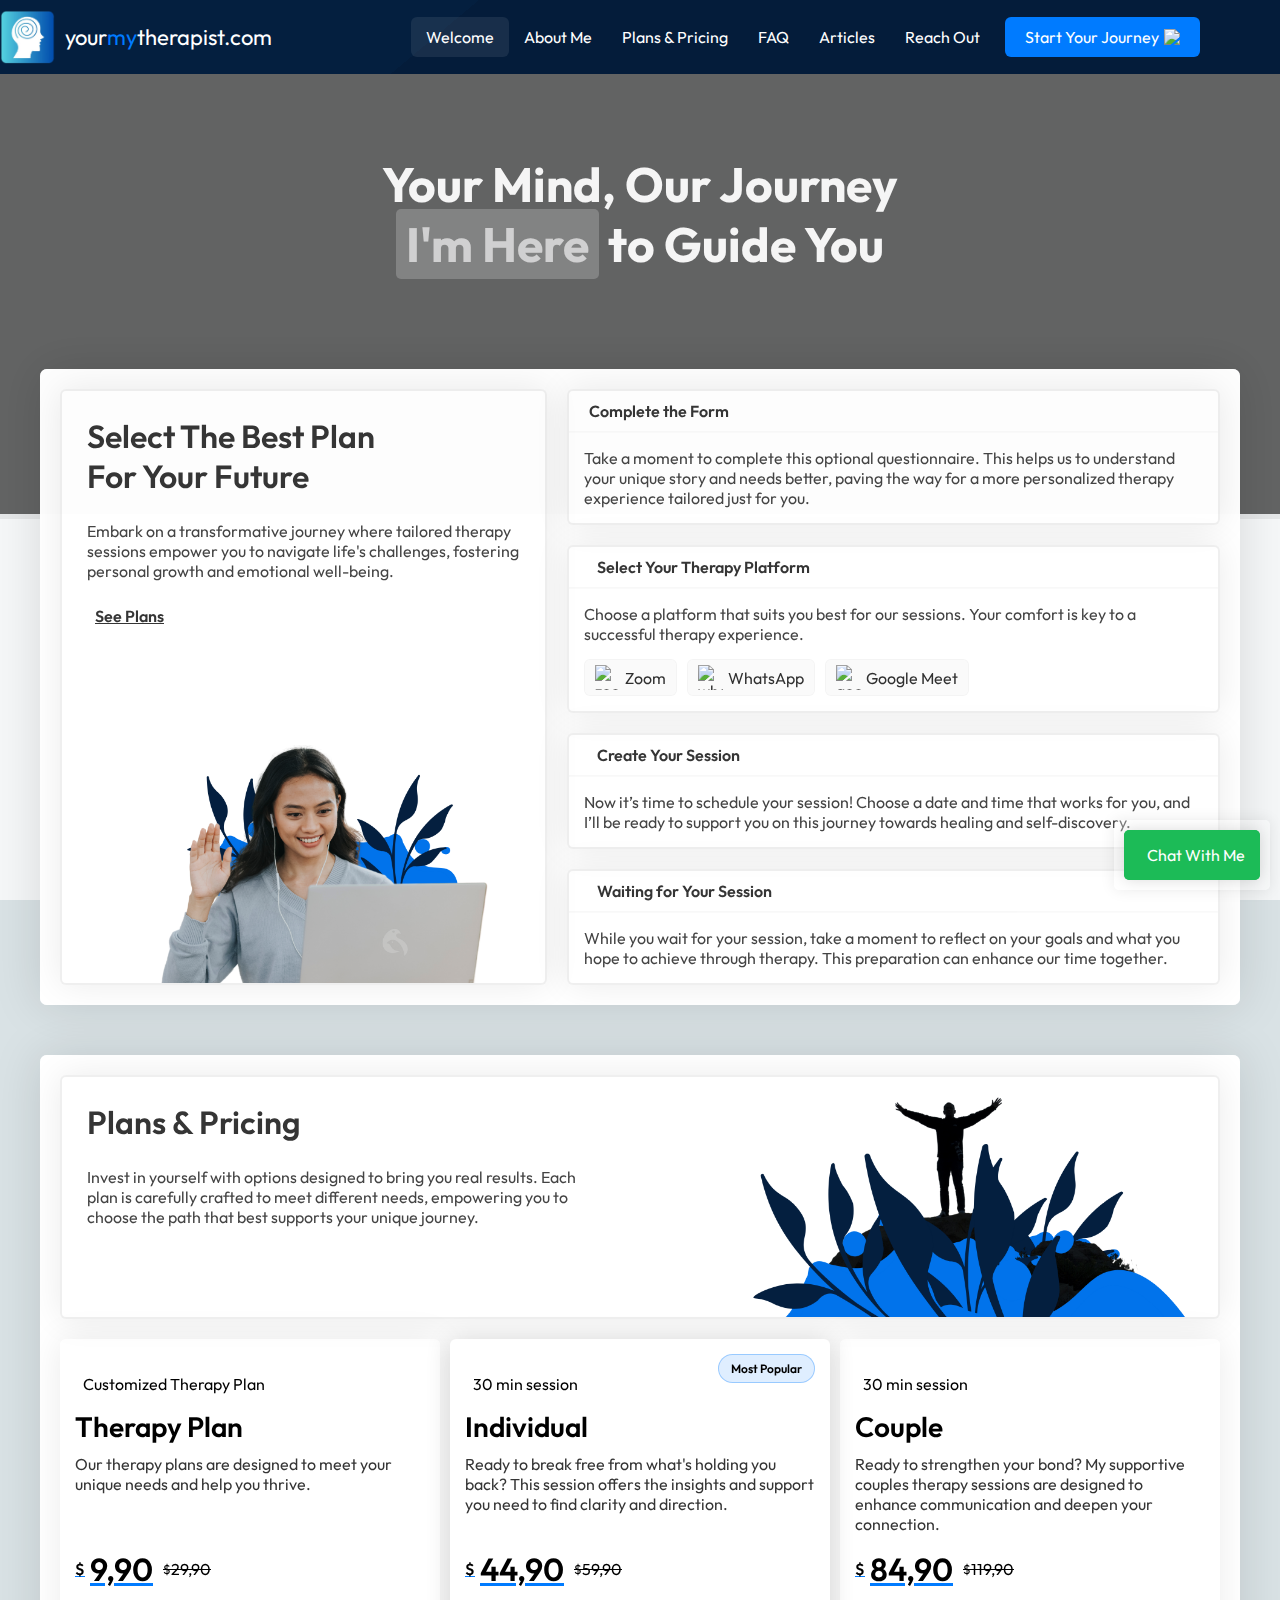
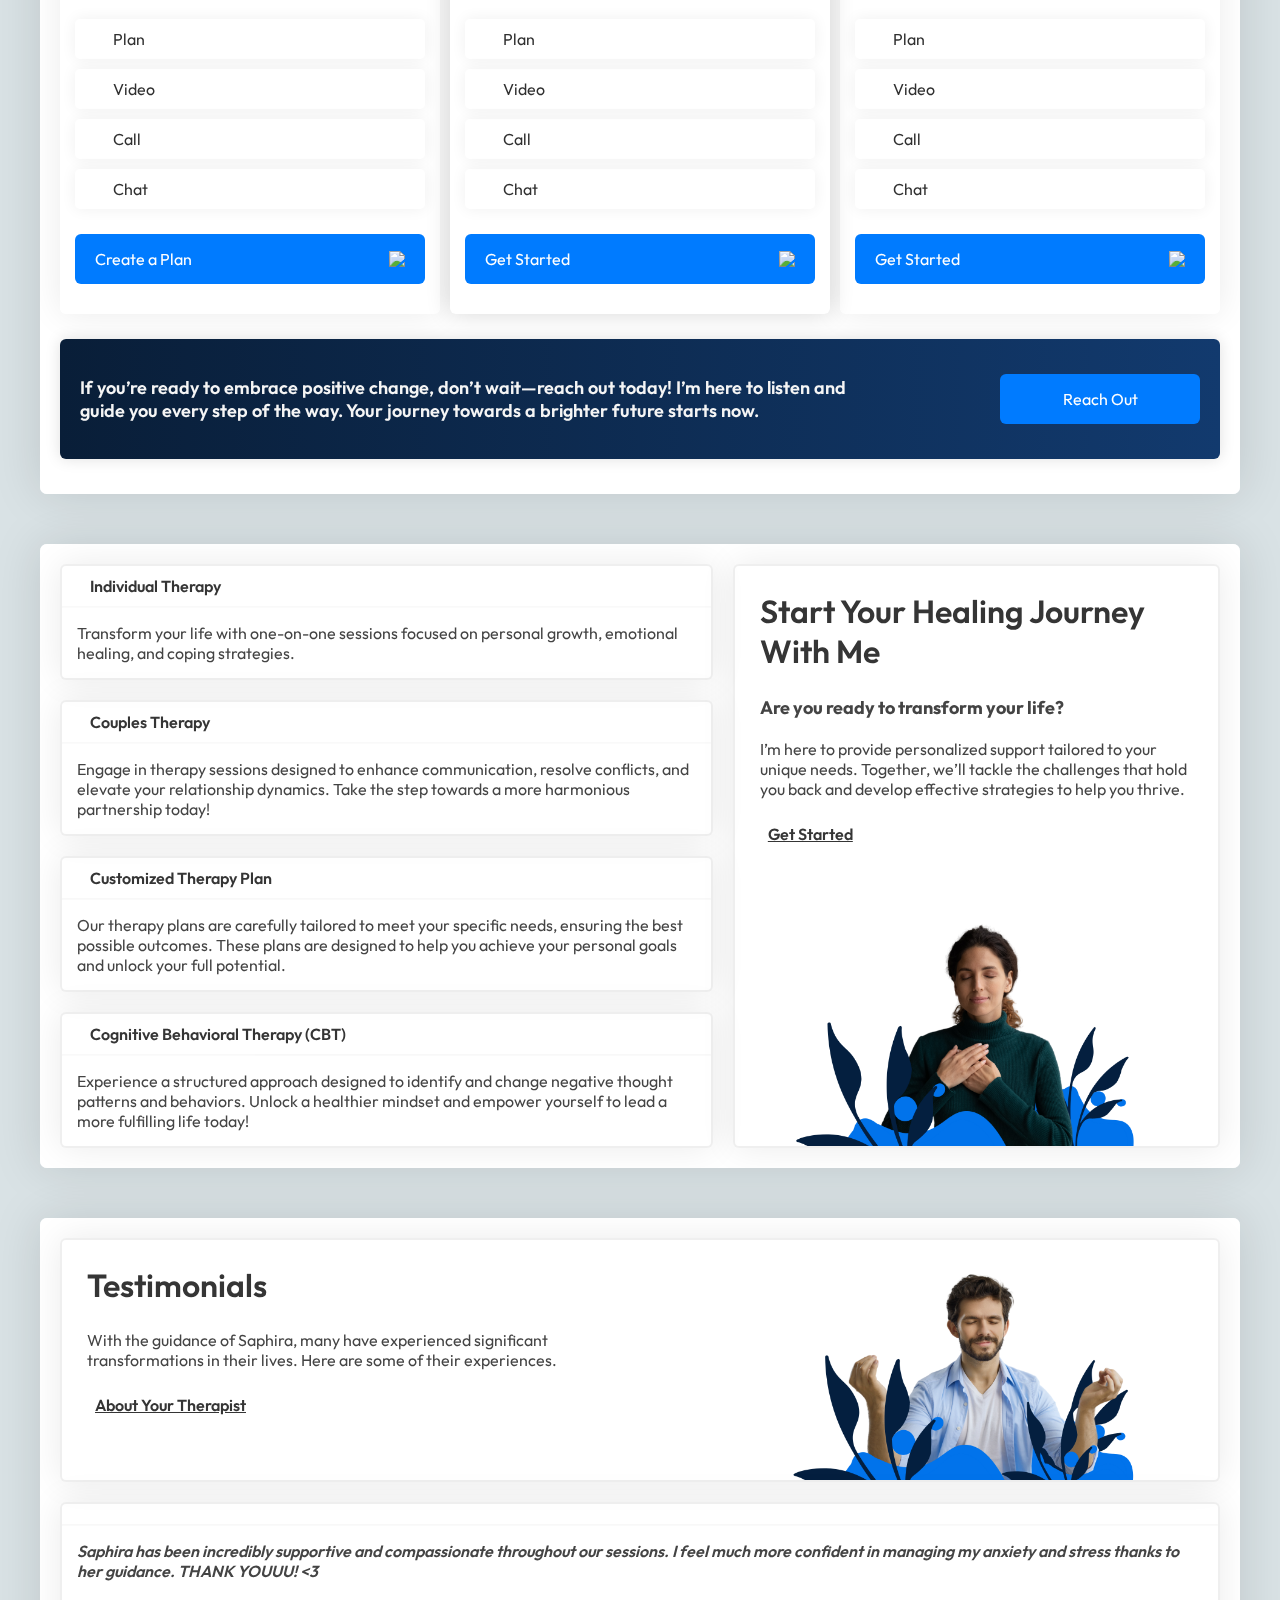
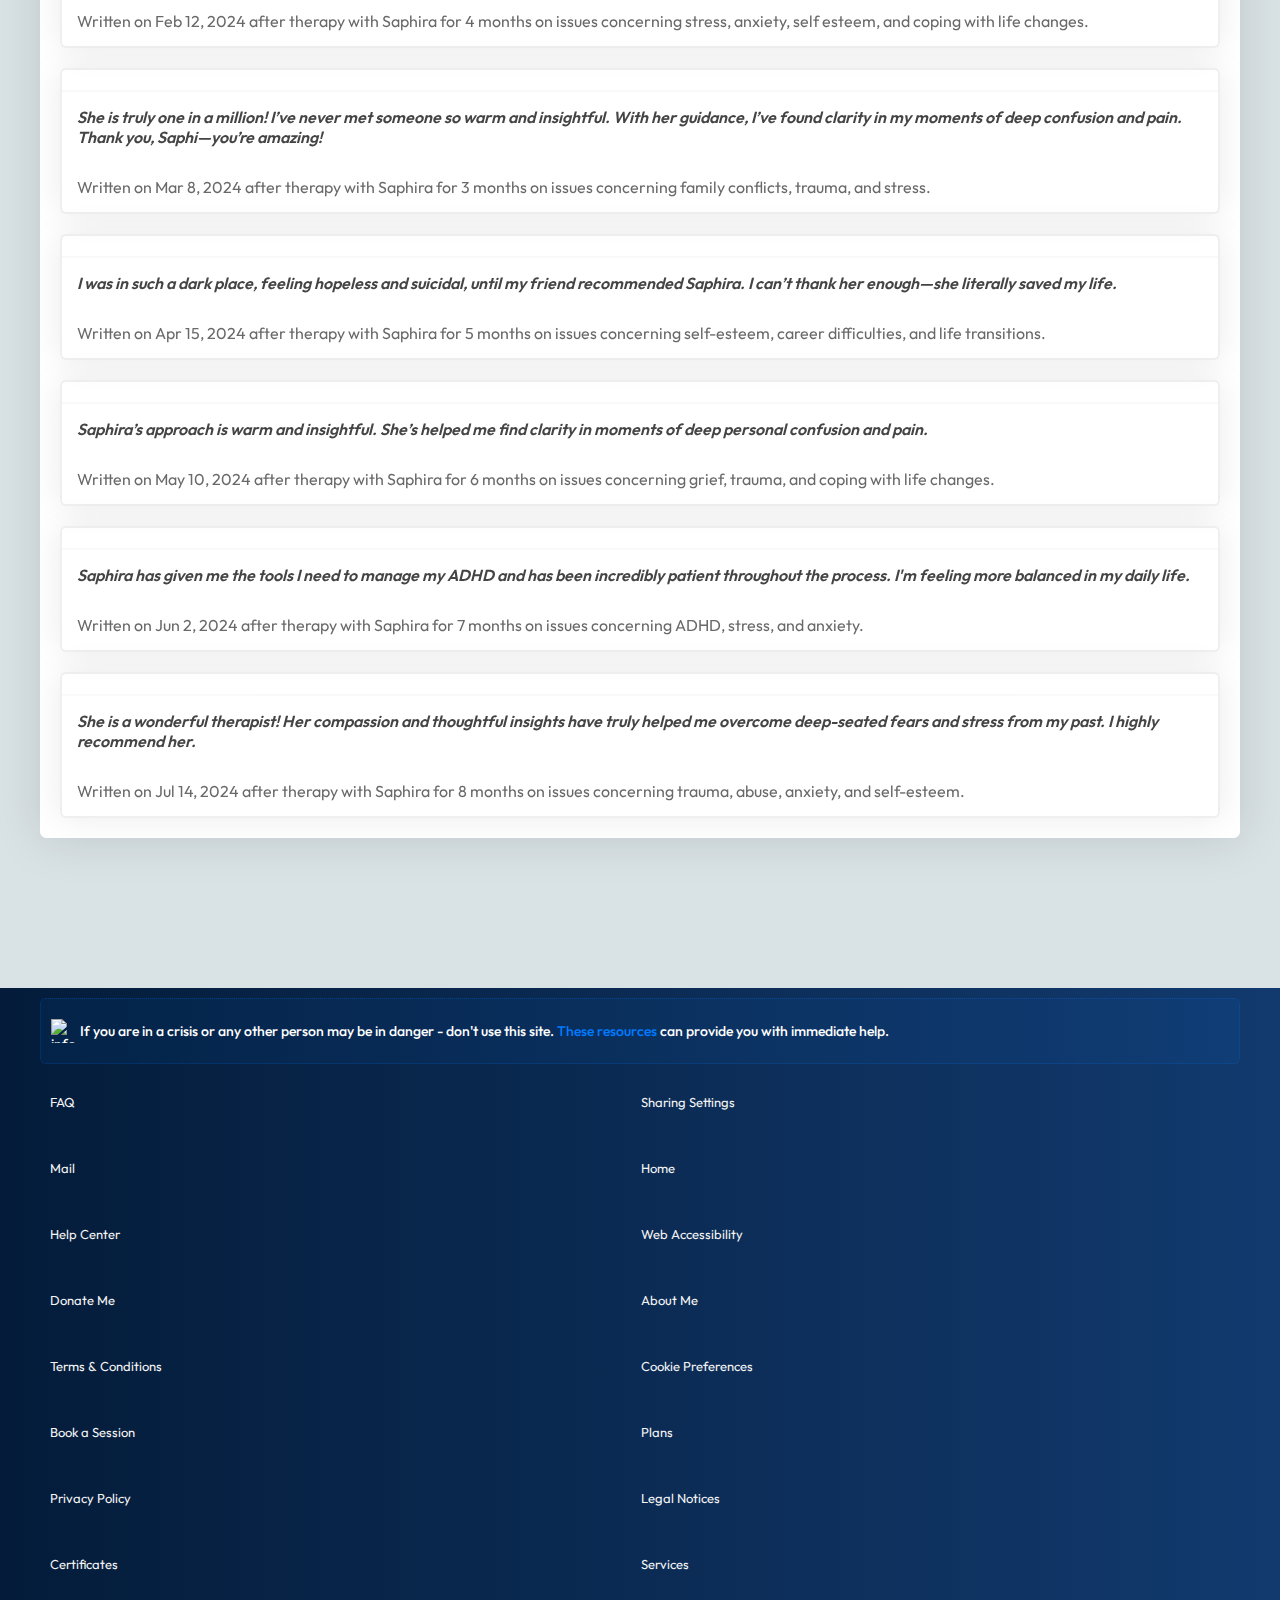
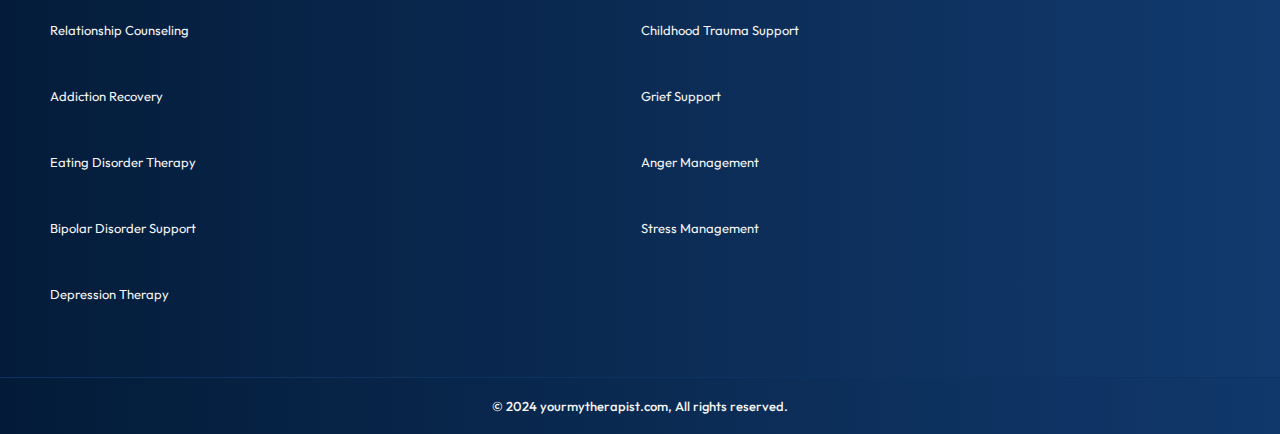
==== index.html @ e73b25e8 "Add files via upload" ====
<!DOCTYPE html>
<html>

<head>
    <meta charset="UTF-8">
    <meta name="viewport" content="width=device-width, initial-scale=1.0">
    <title>Welcome | Your My Therapist</title>
    <link rel="stylesheet" href="style.css">
    <link rel="apple-touch-icon" sizes="57x57" href="/apple-icon-57x57.png">
    <link rel="apple-touch-icon" sizes="60x60" href="/apple-icon-60x60.png">
    <link rel="apple-touch-icon" sizes="72x72" href="/apple-icon-72x72.png">
    <link rel="apple-touch-icon" sizes="76x76" href="/apple-icon-76x76.png">
    <link rel="apple-touch-icon" sizes="114x114" href="/apple-icon-114x114.png">
    <link rel="apple-touch-icon" sizes="120x120" href="/apple-icon-120x120.png">
    <link rel="apple-touch-icon" sizes="144x144" href="/apple-icon-144x144.png">
    <link rel="apple-touch-icon" sizes="152x152" href="/apple-icon-152x152.png">
    <link rel="apple-touch-icon" sizes="180x180" href="/apple-icon-180x180.png">
    <link rel="icon" type="image/png" sizes="192x192" href="/android-icon-192x192.png">
    <link rel="icon" type="image/png" sizes="32x32" href="/favicon-32x32.png">
    <link rel="icon" type="image/png" sizes="96x96" href="/favicon-96x96.png">
    <link rel="icon" type="image/png" sizes="16x16" href="/favicon-16x16.png">
    <link rel="preconnect" href="https://fonts.googleapis.com">
    <link rel="preconnect" href="https://fonts.gstatic.com" crossorigin>
    <link href="https://fonts.googleapis.com/css2?family=Outfit:wght@100..900&display=swap" rel="stylesheet">
    <link rel="manifest" href="/manifest.json">
    <meta name="msapplication-TileColor" content="#ffffff">
    <meta name="msapplication-TileImage" content="/ms-icon-144x144.png">
    <meta name="theme-color" content="#ffffff">
    <meta name="description" content="Your Mind, Our Journey - I'm Here to Guide You">
    <script src="https://kit.fontawesome.com/607e4879ac.js" crossorigin="anonymous"></script>
</head>

<body >
   
   <div class="page-fully">
    <nav>
    
        <div class="nav-container">
            <div class="nav-title">
                <a href="index.html" class="logo">
                    <img width="55px" src="logo.png" alt="logo"> <span>your<span
                            style="color: #007BFF;">my</span>therapist.com</span>
                </a>
            </div>
    
            <div class="nav-link-container">
                <div class="nav-links nav-link-settings">
                    <div class="nav-menu-header">
                        <a href="index.html" class="logo">
                            <img width="55px" src="logo.png" alt="logo"> <span>your<span
                                    style="color: #007BFF;">my</span>therapist.com</span>
                        </a>
                    </div>
                    <div id="nth" class="nav-links-effect-container">
    
                        <a href="index.html" class="nav-link active">
                            <div class="link-anim-set">
                                <div class="link-anim-set-p p1">
                                    Welcome
                                </div>
                            </div>
                        </a>
                        <a href="about-me.html" class="nav-link">
                            <div class="link-anim-set">
                                <div class="link-anim-set-p p2">
                                    About Me
                                </div>
                            </div>
                        </a>
                        <a href="plans-and-pricing.html" class="nav-link" >
                            <div class="link-anim-set">
                                <div class="link-anim-set-p p3">
                                    Plans & Pricing
                                </div>
                            </div>
                        </a>
                        <a href="faqs.html" class="nav-link" >
                            <div class="link-anim-set">
                                <div class="link-anim-set-p p4">
                                    FAQ
                                </div>
                            </div>
                        </a>
                        <a href="blog.html" class="nav-link">
                            <div class="link-anim-set">
                                <div class="link-anim-set-p p5">
                                    Articles
                                </div>
                            </div>
                        </a>
                        <a href="contact.html" class="nav-link" >
                            <div class="link-anim-set">
                                <div class="link-anim-set-p p6">
                                    Reach Out
                                </div>
                            </div>
                        </a>
    
                        <div class="dot-link-effect"></div>
    
                    </div>
                    <div class="download-center mobilecenter">
                        <div class="download-center mobilecenter">
                            <a href="get-started.html" id="downloadCv" class="download-cv">
                                <div class="download-text"><span>Start Your Journey</span><img width="16" height="16"
                                        src="https://img.icons8.com/ffffff/android/24/up-right-arrow.png" alt="up-right-arrow" /></div>
                            </a>
                        </div>
                    </div>
    
                </div>
                <button class="menu-btn"><img width="32" height="32" src="https://img.icons8.com/ffffff/windows/32/menu--v1.png" alt="menu--v1" /></button>
            </div>
        </div>
        <div class="overlay-navbar"></div>
    </nav>
    
    <section class="hero hero-welcome">
   
    
        <iframe style="width: 100%;" height="100%" src="https://arkadia.xyz/" frameborder="0"></iframe>
  
    
    
    
        <div class="container" style="padding: 50px 0; padding-bottom: 0;">
            <div class="info-bar easesanim mobile-header">
    
                <h1 style="z-index: 3; position: relative; color: #f5f5f5;" class="head-title welcome-title">Your Mind, Our Journey<br> <span style="background: #ffffff33; color: #ffffff9f; padding: 5px 10px; border-radius: 5px;">I'm
                        Here</span> to Guide You</h1>
                
            </div>
          
            
    
        </div>
    </section>
    
    
    
    <section id="welcome">
        <div class="container-welcome ">
            <div class="container-flex-welcome">
                
                <div class="welcome-wrap-disorder">
                    <div class="welcome-wrap">
                    
                        <div  class="alt-welcome-list">
                           
                              
                    
                                    <div class="list-item">
                                        <div class="list-item-data-flex">
                                            <div class="li-head">
                                                <div class="li-head-numbers">Select The Best Plan<br> For Your Future</div>
                                                
                                            </div>
                                            
                                            <div class="li-alt">
                                                Embark on a transformative journey where tailored therapy sessions empower you to navigate life's challenges, fostering
                                                personal growth and emotional well-being.
                                            </div>
                                            <a href="#plans"><i class="fa-solid fa-angle-right"></i>See Plans</a>
                                        </div>
                                        
                                        <div class="list-item-img">
                                            <img style="width: 100%;" src="img/welcome.png" alt="">
                                        </div>
                                    </div>
                                
                               
                                    <div>
                                        <div class="list-item-piece">
                                            <div class="piece-one-list">
                                                <div class="li-head">
                                                    <div class="li-head-numbers">
                                                        <div class="list-number"><i class="fa-regular fa-circle-check" style="color: #353535;"></i></div> Complete the Form
                                                    </div>
                                                </div>
                                                <hr style="margin-top: 10px; border-color: #00000006;">
                                                <div class="li-alt">
                                                    Take a moment to complete this optional questionnaire. This helps us to understand your unique story and needs better,
                                                    paving the way for a more personalized therapy experience tailored just for you.
                                                </div>
                                            </div>
                                            <div class="piece-one-list">
                                                <div class="li-head">
                                                    <div class="li-head-numbers">
                                                        <div class="list-number"><i class="fa-solid fa-arrow-pointer"></i></div> Select Your Therapy
                                                        Platform
                                                    </div>
                                                </div>
                                                <hr style="margin-top: 10px; border-color: #00000006;">
                                                <div class="li-alt">
                                                    Choose a platform that suits you best for our sessions. Your comfort is key to a successful therapy
                                                    experience.
                                                </div>
                                                <div class="social-img-container">
                                                    <div class="social-list"><img width="48" height="48" src="https://img.icons8.com/color/48/zoom.png"
                                                            alt="zoom" /> Zoom</div>
                                                    <div class="social-list"><img width="48" height="48"
                                                            src="https://img.icons8.com/color/48/whatsapp--v1.png" alt="whatsapp--v1" /> WhatsApp</div>
                                                    <div class="social-list"><img width="48" height="48"
                                                            src="https://img.icons8.com/color/48/google-meet--v1.png" alt="google-meet--v1" /> Google Meet
                                                    </div>
                                                </div>
                                            </div>
                                            <div class="piece-one-list">
                                                <div class="li-head">
                                                    <div class="li-head-numbers">
                                                        <div class="list-number"><i class="fa-solid fa-pen-to-square"></i></div> Create Your Session
                                                    </div>
                                                </div>
                                                <hr style="margin-top: 10px; border-color: #00000006;">
                                                <div class="li-alt">
                                                    Now it’s time to schedule your session! Choose a date and time that works for you, and I’ll be ready to
                                                    support you on this journey towards healing and self-discovery.
                                                </div>
                                            </div>
                                            <div class="piece-one-list">
                                                <div class="li-head">
                                                    <div class="li-head-numbers">
                                                        <div class="list-number"><i class="fa-regular fa-clock"></i></div> Waiting for Your Session
                                                    </div>
                                                </div>
                                                <hr style="margin-top: 10px; border-color: #00000006;">
                                                <div class="li-alt">
                                                    While you wait for your session, take a moment to reflect on your goals and what you hope to achieve
                                                    through therapy. This preparation can enhance our time together.
                                                </div>
                                            </div>
                                        </div>
                                    </div>

                                </li>
                                
                            </ul>
                        </div>
                    </div>
                   
                </div>
            </div>
           
         
           
           
            

         
           
        </div>

    </section>
    <div class="book-a-session-square">
        
        
        <div class="book-a-session-btn2">
            <a href="#" class="download-cv">
                <i class="fa-brands fa-whatsapp"></i> Chat With Me
            </a>
        </div>
    </div>
   
    <section style="margin-top: 50px;" id="welcome">
        <div class="container-welcome ">
        
    
    
            <div class="container-flex-welcome" style="margin-top: 0px;">
    
                <div class="welcome-wrap-disorder">
                    <div class="welcome-wrap">
    
                        <div style="display: flex; flex-direction: column !important;" class="alt-welcome-list">
    
    
    
    
                            <div  class="list-item testimonials-header">
                                <div class="list-item-data-flex">
                                    <div class="li-head">
                                        <div class="li-head-numbers">Plans & Pricing</div>
                                    </div>
    
                                    <div class="li-alt">
                                        <span>
                                            Invest in yourself with options designed to bring you real results. Each plan is carefully crafted to meet different
                                            needs, empowering you to choose the path that best supports your unique journey.
                                        </span>
                                        
                                    </div>
                                    
                                   
                                </div>
    
                                <div class="list-item-img testimonials-img" >
                                    <img style="width: 100%;" src="img/services.png" alt="">
                                </div>
                            </div>
    
    
    
    
                        </div>
                    </div>
    
                </div>
            </div>
            <section id="plans">
                <div class="container-flex-welcome plans-pricing-section" style="margin-top:20px;">
    
    
    
    
                    <div class="plans-container">
                        <div class="plans-box">
                            <div class="plans-header">
                                <div class="submit-title">
                                    <div class="plan-img"><i class="fa-solid fa-pen-to-square"></i>Customized Therapy Plan</div>
                                    <span> Therapy Plan </span>
                                </div>
                                <div class="submit-alt">
                                    Our therapy plans are designed to meet your unique needs and help you thrive.
                                </div>
                                <div class="submit-price">
                                    <div class="price-text">
                                        <span style="font-size: 16px;">$</span> <span>9,90</span>
                                    </div>
                                    <div class="price-text-sale">
                                        <span style="font-size: 13px;">$</span> <span>29,90</span>
                                    </div>
                                </div>
                                <div class="star-content">
                                    <div><span><i class="fa-solid fa-pen-to-square"></i>Plan</span><i class="fa-solid fa-circle-check"></i></div>
                                    <div><span><i class="fa-solid fa-video"></i> Video</span><i class="fa-solid fa-circle-xmark"></i></div>
                                    <div><span><i class="fa-solid fa-phone"></i>Call</span><i class="fa-solid fa-circle-xmark"></i></div>
                                    <div><span><i class="fa-solid fa-comments"></i>Chat</span><i class="fa-solid fa-circle-xmark"></i></div> 
                                
                                </div>
                            </div>
                            <div class="submit-button" style="width: 100%;">
                                <div class="download-center">
                                    <a href="create-a-plan.html" id="downloadCv" class="download-cv">
                                        <div class="download-text" style="width: 100%;"><span>Create a Plan</span><img
                                                style="position: absolute; right: 0px;" width="16" height="16"
                                                src="https://img.icons8.com/ffffff/android/24/up-right-arrow.png" alt="up-right-arrow" />
                                        </div>
                                    </a>
                                    
                                </div>
                            </div>
                        </div>
                    
                        <div class="plans-box middle-plan">
                            <div class="plans-header" style="position: relative;">
                                <div class="submit-title"
                                    style="display: flex; flex-direction: row-reverse; align-items: start; justify-content: space-between;">
                                    <div class="plan-img"><i class="fa-regular fa-clock"></i> 30 min session</div>
                                    <div class="hesoyam">
                                        <span
                                            style="position: absolute;top: 0;right: 0;font-size: 12px; background: #007BFF20; padding: 6px 12px; border: 1px solid #007BFF50;border-radius: 50px;">Most
                                            Popular</span><span>Individual</span>
                                    </div>
                                </div>
                                <div class="submit-alt">
                                    Ready to break free from what's holding you back? This session offers the insights and support you need to find clarity
                                    and direction.
                                </div>
                                <div class="submit-price">
                                    <div class="price-text">
                                        <span style="font-size: 16px;">$</span> <span>44,90</span>
                                    </div>
                                    <div class="price-text-sale">
                                        <span style="font-size: 13px;">$</span> <span>59,90</span>
                                    </div>
                                </div>
                                <div class="star-content">
                                    <div><span><i class="fa-solid fa-pen-to-square"></i>Plan</span><i class="fa-solid fa-circle-check"></i></div>
                                    <div><span><i class="fa-solid fa-video"></i> Video</span><i class="fa-solid fa-circle-check"></i></div>
                                    <div><span><i class="fa-solid fa-phone"></i>Call</span><i class="fa-solid fa-circle-check"></i></div>
                                    <div><span><i class="fa-solid fa-comments"></i>Chat</span><i class="fa-solid fa-circle-check"></i></div>
                                
                                </div>
                            </div>


                           


                            <div class="submit-button" style="width: 100%;">
                                <div class="download-center">
                                    <a href="individual.html" id="downloadCv" class="download-cv">
                                        <div class="download-text" style="width: 100%;"><span>Get Started</span><img
                                                style="position: absolute; right: 0px;" width="16" height="16"
                                                src="https://img.icons8.com/ffffff/android/24/up-right-arrow.png" alt="up-right-arrow" />
                                        </div>
                                    </a>
                                </div>
                            </div>
                        </div>
                    
                        <div class="plans-box">
                            <div class="plans-header">
                                <div class="submit-title">
                                    <div class="plan-img"><i class="fa-regular fa-clock"></i> 30 min session</div>
                                    <span>Couple</span>
                                </div>
                               
                                <div class="submit-alt">
                                    Ready to strengthen your bond? My supportive couples therapy sessions are designed to enhance communication and deepen
                                    your connection.
                                </div>
                                
                                <div class="submit-price">
                                    <div class="price-text">
                                        <span style="font-size: 16px;">$</span> <span>84,90</span>
                                    </div>
                                    <div class="price-text-sale">
                                        <span style="font-size: 13px;">$</span> <span>119,90</span>
                                    </div>
                                </div>
                                <div class="star-content">
                                    <div><span><i class="fa-solid fa-pen-to-square"></i>Plan</span><i class="fa-solid fa-circle-check"></i></div>
                                    <div><span><i class="fa-solid fa-video"></i> Video</span><i class="fa-solid fa-circle-check"></i></div>
                                    <div><span><i class="fa-solid fa-phone"></i>Call</span><i class="fa-solid fa-circle-check"></i></div>
                                    <div><span><i class="fa-solid fa-comments"></i>Chat</span><i class="fa-solid fa-circle-check"></i></div>
                                
                                </div>
                                
                            </div>
                            <div class="submit-button" style="width: 100%;">
                                <div class="download-center">
                                    <a  href="couple.html" id="downloadCv" class="download-cv">
                                        <div class="download-text" style="width: 100%;"><span>Get Started</span><img
                                                style="position: absolute; right: 0px;" width="16" height="16"
                                                src="https://img.icons8.com/ffffff/android/24/up-right-arrow.png" alt="up-right-arrow" />
                                        </div>
                                    </a>
                                </div>
                            </div>
                        </div>
                    </div>

    
    
    
    
                </div>
            </section>
    

            

            <div style="margin-top: 25px;" class="form-submit-page-container bg-white"
                style="display: flex; width: 100%; margin: 0 !important; margin-bottom: 50px !important;   ">
    
                <div class="alt alt-cta">
                    <div class="submit-title" style="color: #f5f5f5; font-size: 18px; width: 70%;">
    
                        <span>
                            If you’re ready to embrace positive change, don’t wait—reach out today! I’m here to listen and guide you every step of
                            the way. Your journey towards a brighter future starts now.
                        </span>
                    </div>
    
    
                    <div class="submit-button">
                        <div class="download-center">
                            <a href="contact.html" id="downloadCv" class="download-cv">
                                <span class="download-text">Reach Out</span>
                            </a>
                        </div>
    
                    </div>
    
                </div>
    
            </div>
    
    
    
    
    
        </div>
    
    </section>

    <section id="welcome" style="margin-top: 50px;">
        <div class="container-welcome ">
            <div class="container-flex-welcome">
    
                <div class="welcome-wrap-disorder">
                    <div class="welcome-wrap">
    
                        <div class="alt-welcome-list" style="flex-direction: row-reverse;">
    
    
    
                            <div class="list-item">
                                <div class="list-item-data-flex">
                                    <div class="li-head">
                                        <div class="li-head-numbers">Start Your Healing Journey<br> With Me</div>
                                    </div>
    
                                    <div class="li-alt">
                                        <strong style="font-size: 18px;">Are you ready to transform your life?</strong><br><br> I’m here to provide personalized support tailored to your unique needs. Together,
                                        we’ll tackle the challenges that hold you back and develop effective strategies to help you thrive.
                                    </div>
                                    <a href="get-started.html"><i class="fa-solid fa-angle-right"></i>Get Started</a>
                                </div>
    
                                <div class="list-item-img">
                                    <img style="width: 100%;" src="img/plans.png" alt="">
                                </div>
                            </div>
    
    
                            <div>
                                <div class="list-item-piece">
                                    <div class="piece-one-list">
                                        <div class="li-head">
                                            <div class="li-head-numbers">
                                                <div class="list-number"><i class="fa-solid fa-circle-dot"></i></div> Individual Therapy
                                            </div>
                                        </div>
                                        <hr style="margin-top: 10px; border-color: #00000006;">
                                        <div class="li-alt">
                                            Transform your life with one-on-one sessions focused on personal growth, emotional healing, and coping strategies.
                                        </div>
                                    </div>
                                    <div class="piece-one-list">
                                        <div class="li-head">
                                            <div class="li-head-numbers">
                                                <div class="list-number"><i class="fa-solid fa-circle-dot"></i></div> Couples Therapy
                                            </div>
                                        </div>
                                        <hr style="margin-top: 10px; border-color: #00000006;">
                                        <div class="li-alt">
                                        Engage in therapy sessions designed to enhance communication, resolve conflicts, and elevate your relationship dynamics.
                                        Take the step towards a more harmonious partnership today!
                                        </div>
                                    </div>
                                    <div class="piece-one-list">
                                        <div class="li-head">
                                            <div class="li-head-numbers">
                                                <div class="list-number"><i class="fa-solid fa-circle-dot"></i></div> Customized Therapy Plan
                                            </div>
                                        </div>
                                        <hr style="margin-top: 10px; border-color: #00000006;">
                                        <div class="li-alt">
                                            Our therapy plans are carefully tailored to meet your specific needs, ensuring the best possible outcomes. These plans
                                            are designed to help you achieve your personal goals and unlock your full potential.
                                        </div>
                                    </div>
                                    <div class="piece-one-list">
                                        <div class="li-head">
                                            <div class="li-head-numbers">
                                                <div class="list-number"><i class="fa-solid fa-circle-dot"></i></div> Cognitive Behavioral Therapy
                                                (CBT)
                                            </div>
                                        </div>
                                        <hr style="margin-top: 10px; border-color: #00000006;">
                                        <div class="li-alt">
                                            Experience a structured approach designed to identify and change negative thought patterns and behaviors. Unlock a
                                            healthier mindset and empower yourself to lead a more fulfilling life today!
                                        </div>
                                    </div>
                                </div>
                            </div>

                            </li>
    
                            </ul>
                        </div>
                    </div>
    
                </div>
            </div>
    
    
    
    
    
    
    
    
        </div>
    
    </section>

    <section style="margin-top: 50px;" id="reviews">
        <div class="container-welcome ">
    
    
    
            <div class="container-flex-welcome" style="margin-top: 0px;">
    
                <div class="welcome-wrap-disorder">
                    <div class="welcome-wrap">
    
                        <div style="display: flex; flex-direction: column !important;" class="alt-welcome-list">
    
   
    
    
                            <div class="list-item testimonials-header">
                                <div class="list-item-data-flex">
                                    <div class="li-head">
                                        <div class="li-head-numbers">Testimonials</div>
                                    </div>
    
                                    <div class="li-alt">
                                        With the guidance of Saphira, many have experienced significant transformations in their lives. Here are some
                                        of their experiences.
                                    </div>
                                    <a href="about-me.html"><i class="fa-solid fa-angle-right"></i>About Your Therapist </a>
                                </div>
    
                                <div class="list-item-img testimonials-img" >
                                    <img style="width: 100%;" src="img/welcome-e.png" alt="">
                                </div>
                            </div>
    
                            <div class="testimonials-container">
                                <div class="list-item-piece">
                                    <div class="piece-one-list">
                                        <div class="li-head">
                                            <div class="li-head-numbers">
                                                <div class="list-number">
                                                    <i style="font-size: 28px;" class="fa-solid fa-quote-left"></i>
                                                </div>
                                            </div>
                                        </div>
                                        <hr style="margin-top: 10px; border-color: #00000006;">
                                        <div class="li-alt" style="font-style: italic; font-weight: 600;">
                                            Saphira has been incredibly supportive and compassionate throughout our sessions. I feel much more confident in
                                            managing my anxiety and stress thanks to her guidance. THANK YOUUU! &lt;3
                                        </div>
                                        <div style="opacity: .8; " class="li-alt">
                                            Written on Feb 12, 2024 after therapy with Saphira for 4 months on issues concerning stress, anxiety,
                                            self esteem, and coping with life changes.
                                        </div>
                                    </div>
                                    <div class="piece-one-list">
                                        <div class="li-head">
                                            <div class="li-head-numbers">
                                                <div class="list-number">
                                                    <i style="font-size: 28px;" class="fa-solid fa-quote-left"></i>
                                                </div>
                                            </div>
                                        </div>
                                        <hr style="margin-top: 10px; border-color: #00000006;">
                                        <div class="li-alt" style="font-style: italic; font-weight: 600;">
                                            She is truly one in a million! I’ve never met someone so warm and insightful. With her guidance, I’ve found clarity in
                                            my moments of deep confusion and pain. Thank you, Saphi—you’re amazing!
                                        </div>
                                        <div style="opacity: .8; " class="li-alt">
                                            Written on Mar 8, 2024 after therapy with Saphira for 3 months on issues concerning family conflicts,
                                            trauma, and stress.
                                        </div>
                                    </div>
                                    <div class="piece-one-list">
                                        <div class="li-head">
                                            <div class="li-head-numbers">
                                                <div class="list-number">
                                                    <i style="font-size: 28px;" class="fa-solid fa-quote-left"></i>
                                                </div>
                                            </div>
                                        </div>
                                        <hr style="margin-top: 10px; border-color: #00000006;">
                                        <div class="li-alt" style="font-style: italic; font-weight: 600;">
                                        I was in such a dark place, feeling hopeless and suicidal, until my friend recommended Saphira. I can’t thank her
                                        enough—she literally saved my life.
                                        </div>
                                        <div style="opacity: .8; " class="li-alt">
                                            Written on Apr 15, 2024 after therapy with Saphira for 5 months on issues concerning self-esteem,
                                            career difficulties, and life transitions.
                                        </div>
                                    </div>
                                    <div class="piece-one-list">
                                        <div class="li-head">
                                            <div class="li-head-numbers">
                                                <div class="list-number">
                                                    <i style="font-size: 28px;" class="fa-solid fa-quote-left"></i>
                                                </div>
                                            </div>
                                        </div>
                                        <hr style="margin-top: 10px; border-color: #00000006;">
                                        <div class="li-alt" style="font-style: italic; font-weight: 600;">
                                            Saphira’s approach is warm and insightful. She’s helped me find clarity in moments of deep personal
                                            confusion and pain.
                                        </div>
                                        <div style="opacity: .8; " class="li-alt">
                                            Written on May 10, 2024 after therapy with Saphira for 6 months on issues concerning grief, trauma, and
                                            coping with life changes.
                                        </div>
                                    </div>
                                    <div class="piece-one-list">
                                        <div class="li-head">
                                            <div class="li-head-numbers">
                                                <div class="list-number">
                                                    <i style="font-size: 28px;" class="fa-solid fa-quote-left"></i>
                                                </div>
                                            </div>
                                        </div>
                                        <hr style="margin-top: 10px; border-color: #00000006;">
                                        <div class="li-alt" style="font-style: italic; font-weight: 600;">
                                            Saphira has given me the tools I need to manage my ADHD and has been incredibly patient throughout the
                                            process. I'm feeling more balanced in my daily life.
                                        </div>
                                        <div style="opacity: .8; " class="li-alt">
                                            Written on Jun 2, 2024 after therapy with Saphira for 7 months on issues concerning ADHD, stress, and
                                            anxiety.
                                        </div>
                                    </div>
                                    <div class="piece-one-list">
                                        <div class="li-head">
                                            <div class="li-head-numbers">
                                                <div class="list-number">
                                                    <i style="font-size: 28px;" class="fa-solid fa-quote-left"></i>
                                                </div>
                                            </div>
                                        </div>
                                        <hr style="margin-top: 10px; border-color: #00000006;">
                                        <div class="li-alt" style="font-style: italic; font-weight: 600;">
                                            She is a wonderful therapist! Her compassion and thoughtful insights have truly helped me overcome
                                            deep-seated fears and stress from my past. I highly recommend her.
                                        </div>
                                        <div style="opacity: .8; " class="li-alt">
                                            Written on Jul 14, 2024 after therapy with Saphira for 8 months on issues concerning trauma, abuse,
                                            anxiety, and self-esteem.
                                        </div>
                                    </div>
                                </div>
                            </div>

    
    
    
                        </div>
                    </div>
    
                </div>
            </div>
           
    
    
    
    
    
        </div>
    
    </section>
    <footer>
        <div class="footer">
            <ul style="padding-top: 10px;" class="footer-ul">
                <h3 class="question-call">
                    <div class="flexalign">
                        <img width="24" height="24" src="https://img.icons8.com/material-outlined/007bff/24/info--v1.png"
                            alt="info--v1" />
                        <span>
                            If you are in a crisis or any other person may be in danger - don't use this site. <a
                                href="resources.html" style="color: #007BFF;">These resources</a> can provide you with
                            immediate help.
                        </span>
                    </div>
                </h3>
    
                <li><a href="faqs.html">FAQ</a></li>
                <li><a href="#sharing-settings">Sharing Settings</a></li>
                <li><a href="#mail">Mail</a></li>
                <li><a href="index.html" >Home</a></li>
                <li><a href="faqs.html">Help Center</a></li>
                <li><a href="#web-accessibility">Web Accessibility</a></li>
                <li><a href="#donate-me">Donate Me</a></li>
                <li><a href="about-me.html">About Me</a></li>
                <li><a href="#terms-and-conditions">Terms & Conditions</a></li>
                <li><a href="#cookie-preferences">Cookie Preferences</a></li>
                <li><a href="#book-a-session">Book a Session</a></li>
                <li><a href="plans-and-pricing.html">Plans</a></li>
                <li><a href="privacy-policy.html">Privacy Policy</a></li>
                <li><a href="#legal-notices">Legal Notices</a></li>
                <li><a href="#certificates">Certificates</a></li>
                <li><a href="#therapy-services">Services</a></li>
    
                <!-- Buraya yeni hizmetleri ekleyebilirsiniz -->
                <li><a href="#relationship-counseling">Relationship Counseling</a></li>
                <li><a href="#childhood-trauma">Childhood Trauma Support</a></li>
                <li><a href="#addiction-recovery">Addiction Recovery</a></li>
                <li><a href="#grief-support">Grief Support</a></li>
                <li><a href="#eating-disorders">Eating Disorder Therapy</a></li>
                <li><a href="#anger-management">Anger Management</a></li>
                <li><a href="#bipolar-disorder">Bipolar Disorder Support</a></li>
                <li><a href="#stress-management">Stress Management</a></li>
                <li><a href="#depression-therapy">Depression Therapy</a></li>
    
            </ul>
    
            <h3 class="footer-end">
                © 2024 yourmytherapist.com, All rights reserved.
            </h3>
        </div>
    </footer>

   </div>
<script src="script.js"></script>

  <script>
    // ipapi servisini kullanarak ülkeyi belirleme fonksiyonu
    function setCountryBasedOnIP() {
        fetch('https://ipapi.co/json/')
            .then(response => response.json())
            .then(data => {
                const country = data.country_name;
                const countrySelect = document.getElementById('country');

                // Ülke dropdown'unda ülkenin seçili hale getirilmesi
                for (let i = 0; i < countrySelect.options.length; i++) {
                    if (countrySelect.options[i].value === country) {
                        countrySelect.selectedIndex = i;
                        break;
                    }
                }
            })
            .catch(error => {
                console.error('Ülke bilgisi alınamadı:', error);
            });
    }

    // Sayfa yüklendiğinde ülke tespiti yap
    window.onload = function () {
        setCountryBasedOnIP();
    };
</script>
    <script>
        document.addEventListener('DOMContentLoaded', function () {
                const form = document.getElementById('survey-form');
                const questions = document.querySelectorAll('.question');
                const progress = document.querySelector('.progress');
                const nextButtons = document.querySelectorAll('.next');
                const prevButtons = document.querySelectorAll('.prev');
                const submittedform = document.querySelector('.form-submit-page');
                const forminfo = document.querySelector('.form-info');
                const headtitle = document.querySelector('.head-title');
                const svgAnimSubmit = document.querySelector('#svg-loading');
                let currentQuestion = 0;

                // İlk soruyu aktif olarak göster
                showQuestion(currentQuestion);
                updateProgress();

                // Formu gönderme işlemi
                form.addEventListener('submit', function (event) {
                    

                    // Eğer her şey uygunsa, formu gönderin
                        svgAnimSubmit.style.paddingTop = "20px";
                        svgAnimSubmit.style.paddingBottom = "20px";
                      svgAnimSubmit.innerHTML = `
                            <svg style="position:absolute" version="1.1" id="loader-1" xmlns="http://www.w3.org/2000/svg" xmlns:xlink="http://www.w3.org/1999/xlink"
                                x="0px" y="0px" width="35px" height="35px" viewBox="0 0 40 40" enable-background="new 0 0 40 40"
                                xml:space="preserve">
                                <path opacity="0.2" fill="#fff"
                                    d="M20.201,5.169c-8.254,0-14.946,6.692-14.946,14.946c0,8.255,6.692,14.946,14.946,14.946
                                    s14.946-6.691,14.946-14.946C35.146,11.861,28.455,5.169,20.201,5.169z M20.201,31.749c-6.425,0-11.634-5.208-11.634-11.634
                                    c0-6.425,5.209-11.634,11.634-11.634c6.425,0,11.633,5.209,11.633,11.634C31.834,26.541,26.626,31.749,20.201,31.749z"/>
                                <path fill="#fff" d="M26.013,10.047l1.654-2.866c-2.198-1.272-4.743-2.012-7.466-2.012v3.312
                                    C22.32,8.481,24.301,9.057,26.013,10.047z">
                                    <animateTransform attributeType="xml" attributeName="transform" type="rotate" from="0 20 20" to="360 20 20"
                                        dur="0.5s" repeatCount="indefinite"/>
                                </path>
                            </svg>`;
                    setTimeout(() => {
                        form.style.display = "none";
                        headtitle.style.display = "none"
                        forminfo.style.display = "none"
                        submittedform.style.display = "block";
                        document.body.scrollTop = 0;
                        document.documentElement.scrollTop = 0;
                        
                    }, 2500);
                    // form.submit(); // Gerçek gönderim için uncomment yapabilirsiniz
                });

                // Soru gösterme fonksiyonu
                function showQuestion(index) {
                    questions.forEach((question, i) => {
                        question.classList.toggle('active', i === index);
                    });
                    updateProgress();
                }

                // İlerleme çubuğunu güncelleme fonksiyonu
                function updateProgress() {
                    const totalQuestions = questions.length; // Toplam soru sayısı
                    const progressPercentage = ((currentQuestion + 1) / totalQuestions) * 100; // Mevcut ilerleme yüzdesi
                    progress.style.width = progressPercentage + "%"; // İlerleme çubuğunu güncelle
                }

                var labels = document.getElementsByTagName('label');
                // Her butona tıklama olayını dinleme
                nextButtons.forEach(button => {
                    button.addEventListener('click', function () {
                        const inputs = questions[currentQuestion].querySelectorAll('input[type="radio"], input[type="checkbox"]');
                        let answered = false;

                        // Inputlardan herhangi birinin işaretli olup olmadığını kontrol et
                        inputs.forEach(input => {
                            if (input.checked) {
                                answered = true;
                            }
                        });

                        // Eğer yanıt verilmişse bir sonraki soruya geç
                        if (answered) {
                            if (currentQuestion < questions.length - 1) {
                                setTimeout(() => {
                                    currentQuestion++;
                                    showQuestion(currentQuestion);
                                }, 100);
                            }
                        } else {
                            
                            var labels = document.getElementsByTagName('label');

                            // Her bir label öğesine 'label-alert' sınıfını ekle
                            for (var i = 0; i < labels.length; i++) {
                                labels[i].classList.add('label-alert');
                            }

                            // 100ms sonra 'label-alert' sınıfını kaldır
                            setTimeout(function () {
                                for (var i = 0; i < labels.length; i++) {
                                    labels[i].classList.remove('label-alert');
                                }
                            }, 300);

                        }
                    });
                });

                

                prevButtons.forEach(button => {
                    button.addEventListener('click', function () {
                        if (currentQuestion > 0) {
                            currentQuestion--;
                            showQuestion(currentQuestion);
                        }
                    });
                });

                // Inputlara tıklama olayını dinleme
                const inputs = document.querySelectorAll('.input-box');
                inputs.forEach(input => {
                    input.addEventListener('click', () => {
                        // Eğer input radio ise, tüm etiketlerden "selected" sınıfını kaldır
                        if (input.type === 'radio') {
                            inputs.forEach(i => i.parentElement.classList.remove('selected'));
                        }

                        // Checkbox için, duruma göre "selected" sınıfını ekle veya kaldır
                        if (input.type === 'checkbox') {
                            if (input.checked) {
                                input.parentElement.classList.add('selected');
                            } else {
                                input.parentElement.classList.remove('selected');
                            }
                        } else {
                            // Radio butonları için sadece tıklanan input'a "selected" ekle
                            input.parentElement.classList.add('selected');
                        }
                    });
                });
            });

    </script>
    
</body>

</html>
---- style.css ----
*{
    font-family: "Outfit", sans-serif;
 
}

html{
    scroll-behavior: smooth;
}
section{
    scroll-margin-top: 100px;
}
div{
    scroll-margin-top:100px ;
}

 body {
    position: relative;
    background: url(https://raw.githubusercontent.com/uguralpyildiz/yourmytherapist.com/refs/heads/main/img/background.jpg);
    background-repeat: no-repeat;
    background-size: cover;
    background-color: #D9E2E5;
 }

body::after {
    content: "";
    position: fixed;
    top: 0;
    left: 0;
    background: #ffffffbb;
    width: 100%;
    height: 100vh;
    z-index: -1;
    opacity: 1;
  
    background-repeat: no-repeat;
    background-size: cover;
}
nav{
    position: sticky;
    top: 0;
  
    z-index: 9999;
background: linear-gradient(320deg, #041c3a 65%, #041f3f 65%);
}

.nav-container {
    display: flex;
    align-items: center;
    justify-content: space-between;
    max-width: 1200px;
  
    margin: auto;
}
.alt-welcome-list{
    height: 100%;
}
.alt-welcome-list{
    display: flex;
    justify-content: space-between;
    gap: 20px;
    height: 100%;
    width: 100%;
    list-style-type: none;
}
.alt-welcome-list .list-item{
   max-width:42%;
    align-items: center;
    background: #ffffff20;
    border: 2px solid #00000010;
    border-radius: 6px;
    font-size: 16px;
    font-weight: 400;
    box-shadow: 0 0 35px #00000015;
}
.list-item a {
    text-decoration: underline;
    color: #353535;
    margin: 0 25px;
    font-weight: 600;
}

.list-item-piece {
    display: flex;
    
    flex-direction: column;
    gap: 20px;

}

.piece-one-list {
background: #ffffff20;
    border: 2px solid #00000010;
    border-radius: 6px;
    box-shadow: 0 0 35px #00000015;
    
}
.list-item-data-flex .li-alt{
    
    max-width: 550px;
}
.head-title-pill{
    position: relative;
    display: flex;
    align-items: center;
    justify-content: center;
    margin-bottom: 10px;
}
#skip-question{
    visibility: visible;
}
.head-pill{
    background: #062c5510;
    border-radius: 5px;
    text-decoration: none;
    color: #353535;
    font-size: 16px;
    font-weight: 400;
    padding: 10px 15px;
    z-index: 0;
    
}
.li-head{
    display: flex;
    align-items: center;
    justify-content: space-between;
    gap: 10px;
    padding:0 25px;
    padding-top: 25px;
    border-radius:0 0 5px 0;
    font-weight: 600;
    color: #353535;
}
.piece-one-list .li-head{
    padding: 0 15px;
    padding-top: 10px;
    font-size: 16px;
}
.piece-one-list .li-alt{
    padding:15px;
}
.piece-one-list .li-head-numbers{
    font-size: 16px;
}
.list-item{
    display: flex;
    align-items: start !important;
    flex-direction: column;
    justify-content: space-between;
}
.list-item-img{
   display: flex;
    overflow: hidden;
    padding: 0;
    margin: 0;
}
.list-item-img img{
    object-fit: cover;
    padding: 0;
    margin: 0;
}
.li-head-numbers{
    display: flex;
    align-items: center;
    gap: 5px;
    font-size: 32px;
    color: #353535;
}
.features-plan{
    display: none;
    background: #00000007;
    border: 1px solid #00000015;
    border-radius: 6px;
    padding: 10px;
    margin-top: 20px;
}
.li-alt{
    color: #444444;
    font-size: 16px;
    padding: 25px;
}
.right-button-link-welcome{
    display: flex;
    align-items: center;
    justify-content: center;
}
.list-number{
    display: flex;
    align-items: center;
    justify-content: center;

    color: #303030;
    border-radius: 500px;

}
.container-welcome {
    position: relative;
    background-color: #ffffffec;
    background-image: url(https://raw.githubusercontent.com/uguralpyildiz/yourmytherapist.com/refs/heads/main/img/background.jpg);
    background-repeat: no-repeat;
    background-size: cover;
    max-width: 1200px;
    padding: 20px;
    margin: 0 auto;
    border-radius: 7px;
    overflow: hidden;
    box-shadow: 0 0 50px #00000020;
    z-index: 1;
}
.container-welcome::before{
    content: "";
    position: absolute;
    top: 0;
    left: 0;
    width: 100%;
    height: 100%;
    background: #ffffffd3;
    z-index: -1;
}
.testimonials-container .list-item-piece{
    position: relative;
    display: flex;
    flex-direction: row;
   
    flex-wrap: wrap;
}
.fa-quote-left{
    color: #0173EB;
}

.testimonials-container .list-item-piece .piece-one-list{
    max-width: calc(49.1392%) !important;
    width: calc(49.1392%);
    min-width: calc(49.1392%);
}
.plans-container{
    display: flex;
    align-items: center;
    justify-content: space-between;
    gap: 10px;
}
.plans-box{
    display: flex;
    flex-direction: column;
    justify-content: space-between;
    padding: 15px;
    width: 33.3%;
    border-radius: 6px;
    background: #ffffff99;
    
    box-shadow: 0  0 35px #00000015;
}
.middle-plan{
    position: relative;
    background-color: #ffffff;
    
    box-shadow: 0 0 25px #00000028;
}

.plans-box .submit-alt{
    height: 80px;
}
.plans-box .submit-title{
    display: flex;
    flex-direction: column !important;
    align-items: start;
}
.plan-img{
    display: flex;
    align-items: center;
    justify-content: center;
    font-size: 16px;
    padding: 10px 0;
    font-weight: 400;
    border-radius: 6px;
    
}

.get-started-button{
    display: flex;
    align-items: center;
    justify-content: end;
}
.getstarted-container .plans-container a{
    text-decoration: none;
    transition: .3s ease all;
}

.get-started-button .arr{
    display: flex;
    align-items: center;
    justify-content: center;
    text-decoration: none;
    border-radius: 5px;
    width: 40px;
    height: 40px;
    background: #ffffff;
    color: #007BFF;
}
.get-started-button .arr i{
    margin-right: 0;
}
.plans-box .price-text{
    text-decoration: underline;
    text-decoration-color: #007BFF;
}
.getstarted-container .plans-container{
    gap: 25px;
}
.getstarted-container .submit-alt {
    color: #ffffff99;
}
.getstarted-container .submit-title {
   
    font-size: 22px;
}
.getstarted-container .submit-title strong {
   /* border-bottom: 2px solid #007BFF65;
   background: #007BFF40;
   padding: 5px; */
}

.getstarted-container .container-welcome{
    background: none;
    box-shadow: none;
    padding: 0;
}
.getstarted-container .container-welcome::before{
    background: none;
}
.getstarted-container .plans-box {
    position: relative;
    color: #fff;
    box-shadow: 0;
    background-color: #041f3f;
    
    box-shadow: 0 0 25px #00000020;
    height: 260px;
    
    
    transform-origin:bottom left;
    z-index: 1;
    /* background-image: url(planim.png); */
    background-size: 60%;
    background-repeat: no-repeat;
    background-position:left bottom;
    
}
.getstarted-container .plans-box::before {
    content: "";
    position: absolute;
    top: 0;
    left: 0;
    width: 100%;
    height: 100%;
    background: #021b36e0;
    z-index: -1;
    border-radius: 5px;
}
.getstarted-container .plans-container a:hover {
    transform:  scale(1.02);
    box-shadow: 0 0 25px #00000020;
}
.getstarted-container .submit-button{
    justify-content: end;
}
.getstarted-container .download-cv{
    width: 50px;
    height: 50px;
}
#welcome .download-cv::before{
    background: transparent;
    animation: none !important;
}
.container-flex-welcome {

    max-width: 1200px;
    margin: auto;
}

.hero-welcome{
    position: relative;
    padding-bottom: 180px !important;
    z-index: 1;
    border-bottom: 5px solid #00000010;
}
.hero-welcome iframe{
    position: absolute;
    top: 0;
    left: 0;
    z-index: -1;
}
.hero-welcome::before{
    content: "";
    position: absolute;
    top: 0;
    left: 0;
    width: 100%;
    height: 100%;
    background: #00000099;
    z-index: 1;
}
#welcome{
    position: relative;
    top: -150px;
    z-index: 2;
}
#reviews{
    position: relative;
    top: -150px;
    z-index: 2;
}
.welcome-wrap-disorder {
    position: relative;
    display: flex;
    justify-content: space-between;
    gap: 25px;
    
}


.nav-menu-header {
    display: none;
}

i {
    margin-right: 8px;
}
.social-img-container{
    display: flex;
    align-items: center;
   
  
    gap: 10px;
    padding:0 15px;

    margin-bottom: 15px;
}

.social-list{
    display: flex;
    align-items: center;
    color: #303030;
    gap: 5px;
    background: #00000005;
    border: 1px solid #00000007;
    padding: 5px 10px;
    border-radius: 6px;
    font-size: 16px;
}
.social-img-container img{
    width: 25px;
    height: 25px;
}

.star-content{
    display: flex;
    align-items: center;
    justify-content: space-between;
    gap: 10px;
    flex-direction: column;
    font-size: 16px;
    padding: 10px 0;
    margin-top: 20px;
    color: #303030;
}
.star-content span{
    display: flex;
    align-items: center;
    font-weight: 400;
}
.star-content span i{
    width: 20px;
    font-weight: 14px;
    
}
.star-content div{
    display: flex;
    align-items: center;
    justify-content: space-between;
    padding: 10px;
    width: 100%;
    background: #ffffff5d;
    border-radius: 5px;
    box-shadow: 0 0 15px #00000010;
}
.fa-circle-check{
    color: #1f8a31;
    font-size: 18px;
    margin-right: 0;
}
.fa-circle-xmark{
    color: #ca4747;
    font-size: 18px;
    margin-right: 0;
}
.nav-link {
    color: #fff;
    text-align: center;
    text-decoration: none;
    padding: 10px 15px;
    font-size: 16px;
    color: #ffffff;
    z-index: 1;
    transition: .3s opacity;
}

.nav-link:hover .link-numbers {
    color: #fff !important;
}

.nav-link-settings {
    display: flex !important;
    opacity: 1 !important;
    transform: scale(1) !important;
}

.nav-links {

    align-items: center;
    gap: 10px;
}

.nav-links-effect-container {
    position: relative;
    display: flex;
    align-items: center;
}

.dot-link-effect {
    display: none;
    position: absolute;
    left: 10%;
    bottom: 0px;
    height: 8px;
    width: 8px;
    border-radius: 50%;
    box-shadow: 0 0 10px #fff;
    background: #fff;
    transition: .8s cubic-bezier(0.18, 0.89, 0.34, 1.10) all;
    z-index: 0;
    animation: dot-eff ease 5s 1s infinite;
}

@keyframes dot-eff {
    0% {
        box-shadow: 0 0 10px #fff;
    }

    50% {
        box-shadow: 0 0 25px #fff;
    }

    100% {
        box-shadow: 0 0 10px #fff;
    }
}

.active0 {
    left: 10%;
}

.active1 {
    left: 30%;
}

.active2 {
    left: 50%;
}

.active3 {
    left: 70%;
}

.active4 {
    left: 90%;
}





/* text-opactity */

#nth a:nth-child(n):hover~.dot-link-effect {
    transform: scale(1.20);
    box-shadow: 0 0 20px #fff;
}

#nth a:nth-child(1):hover~.dot-link-effect {
    left: 10%;
}

#nth a:nth-child(2):hover~.dot-link-effect {
    left: 30%;
}

#nth a:nth-child(3):hover~.dot-link-effect {
    left: 50%;
}

#nth a:nth-child(4):hover~.dot-link-effect {
    left: 70%;
}

#nth a:nth-child(5):hover~.dot-link-effect {
    left: 90%;
}


.link-numbers {
    font-size: 16px;
    font-family: consolas;
    text-align: right;
    color: #fff;
    opacity: .50;
    transition: .3s;
}
.link-numbers{
    display: none;
}
.slash {
    display: none;
    letter-spacing: 4px;
}

.nav-title {
    display: flex;
    align-items: center;
    color: #fff;
    font-size: 24px;
}

.link-anim-set {
    position: relative;
    top: 0;
    overflow: hidden;
}

.link-anim-set-p {
    position: relative;
    top: 0;
    transform-origin: bottom left;
}

.p1 {
    animation: link-anim ease-in-out .6s 1;
}

.p2 {
    animation: link-anim ease-in-out .8s 1;
}

.p3 {
    animation: link-anim ease-in-out 1s 1;
}

.p4 {
    animation: link-anim ease-in-out 1.2s 1;
}

.p5 {
    animation: link-anim ease-in-out 1.3s 1;
}
.p6 {
    animation: link-anim ease-in-out 1.4s 1;
}


@keyframes link-anim {
    0% {
        transform: scale(.5);

        top: 100px;
        opacity: 0;
    }

    33% {

        opacity: 0.50;
    }

    100% {
        opacity: 1;
        top: 0px;
    }
}

.download-cv {
    position: relative;
    display: flex;
    align-items: center;
    justify-content: center;
    top: 0;
    left: 0;
    text-align: center;
    text-decoration: none;
    padding:10px 20px;
    background: #007bff;
    color: #fff;
    
    border-radius: 6px;
    font-size: 16px;
    cursor: pointer;
    z-index: 1;
    overflow: hidden;
    transition: .4s ease transform;
}

.download-cv:hover {
    transform: scale(1.00);
}

.download-cv:active {
    transform: scale(0.90);
}



.spinner-anim {
    position: relative;
    top: 0;
    animation: transformspin 1s ease;
}

@keyframes transformspin {
    0% {
        top: 100px;
    }

    100% {
        top: 0;
    }
}

.spinner {
    animation: rotate 1s linear infinite;
    z-index: 2;
    width: 27px;
    height: 27px;
}

.spinner .path {
    stroke: #ffffff;
    stroke-linecap: round;
    animation: dash 1.5s ease-in-out infinite;
}

@keyframes rotate {
    100% {
        transform: rotate(360deg);
    }
}

@keyframes dash {
    0% {
        stroke-dasharray: 1, 150;
        stroke-dashoffset: 0;
    }

    50% {
        stroke-dasharray: 90, 150;
        stroke-dashoffset: -35;
    }

    100% {
        stroke-dasharray: 90, 150;
        stroke-dashoffset: -124;
    }
}

.download-cv i {
    font-size: 19px;
}



@keyframes flashEffect {
    0% {
        left: -450px;
    }

    100% {
        left: 450px;
    }
}

.download-text {
    position: relative;
    top: 0;
    transition: .6s;
    animation: downloadText ease .7s;
}

@keyframes downloadText {
    from {
        opacity: 0;
        top: 100px;
    }

    to {
        opacity: 1;
        top: 0px;
    }
}


.profile-img {
    display: flex;
    align-items: center;
    justify-content: center;
    height: 60px;
    width: 60px;
    background: linear-gradient(to bottom, #1A1F25, #3d454e);
    margin: 0 20px;
    border-radius: 50%;

}

.profile-img img {
    height: 60px;
    width: 60px;
    border-radius: 50%;
}

.type-bar,
.job-bar {
    position: relative;
    font-size: 18px;
    margin-right: 3px;
}

.typewriting {
    display: flex;
    align-items: center;
    margin: 5px 0 0;
}

.job-bar::after {
    content: "";
    position: absolute;
    top: 0;
    right: -2px;
    height: 100%;
    width: 2px;
    background: #fff;
    animation: blink 0.7s ease infinite;
}
.easesanim {
    position: relative;
    animation: blink .5s ease;
}
@keyframes blink {
    from {
        top: 15px;
        opacity: 0;
    }

    to {
        top: 0;
        opacity: 1;
    }
}

.menu-btn {
    display: none;
    padding: 0;
}

.testimonials-header {
    max-width: 100%;
    min-width: 100%;
    display: flex;
    flex-direction: row;
}

.testimonials-img {
    width: 42% !important;
}

/* responsive tablet navbar start */


/* responsive tablet navbar end */
 .link{
    display: flex;
    gap: 10px;
 }
 .get-started{
    position: relative;
    background: #096eda;
    border-radius: 6px;
 }
 .get-started{
    content: "";
    position: absolute;
    top: 0;
    left: 0;
    width: 100%;
    height: 100%;
    background: #fff;
 }
 .hero{
    position: relative;
    padding-bottom: 50px;
    
    transition: .3s ease all;
    
    
 }
 .page-fully{
    display: flex;
    flex-direction: column;
    justify-content: space-between;
    min-height: 100vh;
    transition: .3s ease all;
 }
 footer{
   
    background: #ffffff;
 }
.logo{
    display: flex;
    align-items: center;
    gap: 10px;
    font-size: 22px;
}
 .container {
    padding: 10px;
 }
 nav a.active{
    background: #ffffff15;
    border-radius: 6px;
 }
nav a{
    color: #fff;
    text-decoration: none;
    
    padding: 10px 15px;
    padding-left: 0;
    font-size: 16px;
}
 h1 {
     text-align: center;
 }

 .question {
     display: none;

 }

 h2,
 h3 {
    

     text-align: left;
     background: #fff;
     color: #444444;
     padding: 10px 25px;
     font-size: 18px;
   
     z-index: 99;
 }
label{
    font-size: 14px !important;
    font-family: "Outfit", sans-serif !important;
    
}
#survey-form{
    background: #fff;
    box-shadow: 0 0 15px #00000010;
    border-radius: 6px;
    max-width: 500px;
    margin: auto;
    overflow: hidden;
    
}
.alt {
    display: flex;
    background: #6ba2e90a;
    padding:10px;
    border: 2px dotted rgba(70, 167, 231, 0.219);
    border-radius: 6px;
    font-family: "Outfit", sans-serif !important;
    
    color: #303030;
    font-size: 16px;
    text-align: left;

}
.about-tag-container{
    display: flex;
    align-items: center;
    justify-content: start;
    gap: 10px;
    margin: 10px 0;
   
    flex-wrap: wrap;
}
.about-tag{
    border-radius: 6px;
   background: linear-gradient(320deg, #007bff05     65%, #007bff05  65%);
    color: #353535;
    border: 2px dotted #007bff10;
    padding: 6px 13px;
    font-size: 16px;
  
}
.padding-setting-about-us{
    display: flex;
    gap: 2px;
    padding: 15px 0;
    align-items: start;
    margin: 15px 0;
    flex-direction: column;
    text-align: left !important;
}
.alt img{
    width: 55px;
    object-fit: contain;
}

 .question.active {
     position: relative;
     top: 0;
     left: 0;
     background: #fff;
     display: block;
     max-width: 900px;
     margin: auto;
    min-height: 0;
     max-height: 550px;
    transition: .3s ease all;
     overflow: auto;
     overflow-x: hidden;
    
     transition: .5s ease all;
     animation: eases .5s ease;
 }

.question .alt{
    display: flex;
    align-items: start;
    gap: 8px;
    flex-direction: row;
    font-size: 16px;
    
    background-repeat: no-repeat;
    background-size: cover;
    

    margin-bottom: 5px;
    border-radius: 6px;
}

 .l-container {
    display: flex;
    flex-direction: column;
    gap: 15px;
    max-height: 100%;
    transition: .3s ease all;
     padding: 15px;
     
 }
 .l-container label{
    display: block !important;
 }
 .label-alert{
    border: 1px solid #ff000024 !important;
    background: #ff000010 !important;
    color: #ff0000 !important;
    animation: shake .1s ease infinite;
 }

 @keyframes shake {
    0%{
        margin-left: 5px;
    }
    33%{
        margin-left: 0;
    }
    66%{margin-right: 5px;}
    100%{
        margin-right: 0;
    }
 }

 
.textnext{
    display: flex;
    align-items: center;
    justify-content: end;
    background: #007bff !important;
    color: #fff !important;
   
    text-align: center;
    
}

 .navigation {
     
     display: flex !important;
     align-items: center !important;
     width: 100%;
     margin-right: 15px;
     justify-content: end !important;

 }

 button {
     padding: 12px 35px;
    width: 100%;
     border: none;
     font-weight: 600;
     border-radius: 6px;
     background-color: #007bff;
     color: #fff;
     cursor: pointer;
 }

 input[type="radio"] {
     display: none;
 }
 label{
    position: relative;
 }

 .question{
    position: relative;
 }
.prev{
   
    display: flex;
    align-items: center;
    justify-content: center;
    margin:10px 20px;
    font-size: 16px;
    color: #0a72e0;
    background: #0a72e010;
    z-index: 999;
    width: 35px;
    height: 35px;
    border-radius: 50%;
    cursor: pointer;
    border: 1px solid #0a72e030;
   
}
.submit-alt a{
    color: #007bff;
}
.step .prev{
   color: #fff;
    background: #0a72e010; 
    margin-left: 10px;
}
 
 .question label {
     display: flex;
     align-items: center;
     gap: 5px;
     transition: .2s ease;
     border: 1px solid #fff;
 }

 .question label:hover {
     border: 1px solid #64a6ec;
     transform: scale(1.02);
     cursor: pointer;
     z-index: 0;
 }
 .question label:active {
     border: 1px solid #64a6ec;
     transform: scale(0.95);
     cursor: pointer;
     z-index: 0;
 }

 .question label {
     background: #f7fbff;
     padding: 12px 20px;
     color: #407dbe;
     border: 1px solid #007bff30;
     border-radius: 6px;
     font-weight: 500;
 }

.form-submit-page-container{
    position: relative;
    top: 0;
    left: 0;
    display: flex;
    
    background: url(https://i.ibb.co/FB45RMh/Whats-App-Image-2024-10-16-at-00-29-43.jpg);
    border-radius: 6px;
    background-size: cover;
    background-position: bottom;
    background-repeat: no-repeat;
    box-shadow: 0 0 15px #00000010;
    max-width: 1200px;
    transition: .3s ease all;
    margin: auto;
    
    padding: 10px;
    z-index: 0;
    
    margin-bottom: 15px;
    margin-top: 60px;
}
.form-submit-page-container::before{
    content: "";
    position: absolute;
    top: 0;
    left: 0;
    width: 100%;
    height: 100%;
    background: linear-gradient(to top, #fff, #ffffff99, #fff);
    z-index: -1;
}
.form-submit-page-container .alt{
    display: flex;
    flex-direction: column;
    width: 100%;
    background: transparent;
    border: none;
}
 .form-submit-page {
    position: relative;
    top: 0;
    left: 0;
     display: none;
     align-items: center;
     flex-direction: column;
     gap: 20px;
     transition: .5s ease all;
    animation: eases .5s ease;
 }
 .comment-section{
    height: 500px;
    background: #fff;
 }
.submit-title{
    display: flex;
    align-items: center;
    gap: 5px;
    padding: 10px 0;
    font-size: 28px;
   
    font-weight: 600;
}
.submit-alt{
    font-size: 16px;
    margin-bottom: 15px;
    max-width: 800px;
    color: #353535;
    font-weight: 400;
    
}
#svg-loading,#submitBtn{
    display: flex;
    align-items: center;
    justify-content: center;
    transition: .3s ease transform;
}
#submitBtn:active,#svg-loading:active{
    transform: scale(0.9);
}
#loaderab{
    position: absolute !important;
    top: 0 !important;
}
.submit-price{
    display: flex;
    align-items: center;
    
    font-size: 32px;
    font-weight: 600;
    margin-bottom: 5px;
}
.price-text-sale{
    display: flex;
    align-items: center;
    justify-content: start;
    text-decoration: line-through;
    border-radius: 6px;
    font-size: 16px;
    font-weight: 400;
    padding: 1px 10px;
}
.price-text{
    display: flex;
    align-items: center;
    gap: 5px;
}
.bg-white{
    background: linear-gradient(to right, #091e38, #123a6e);
    box-shadow: 0 0 15px #00000020;
}
.bg-white::before {
    content: "";
    position: absolute;
    top: 0;
    left: 0;
    width: 100%;
    height: 100%;
    background: transparent;
    z-index: -1;
}
.bg-white .alt{
    background: transparent !important;
}
 .selected {
     background: linear-gradient(to right, #007bff20, #09689430) !important;
     border: 1px solid #64a6ec !important;
     
 }
.submit-info{
    font-size: 13px;
}
.submit-button{
    padding: 15px 0;
    
    width: 200px;
}
.submit-button a{
    padding: 15px 20px;
    background: #007bff;
    border-radius: 6px;
    text-decoration: none;
    color: #fff;
}
 button:hover {
     opacity: 0.8;
 }

 textarea {
     width: calc(100%);
     height: 250px;
     padding: 15px 20px;
     border: 1px solid #ccc;
     outline: 0;
     border-radius: 6px;
     margin-bottom: 30px;
     transition: .3s ease all;
     resize: none;
 }
input[type="email"]{
    padding: 15px 20px;
     border: 1px solid #ccc;
     border-radius: 6px;
}
input[type="email"]:hover{
background: linear-gradient(to right, #007bff10, #09689410) !important;
    border: 1px solid #64a6ec50 !important;
}
input[type="email"]:focus{
background: linear-gradient(to right, #007bff20, #09689430) !important;
    border: 1px solid #64a6ec !important;
    outline: none;
}
input[type="text"]{
    padding: 15px 20px;
     border: 1px solid #ccc;
     border-radius: 6px;
}
input[type="text"]:hover{
background: linear-gradient(to right, #007bff10, #09689410) !important;
    border: 1px solid #64a6ec50 !important;
}
input[type="text"]:focus{
background: linear-gradient(to right, #007bff20, #09689430) !important;
    border: 1px solid #64a6ec !important;
    outline: none;
}
.contact-me{
    display: flex;
    flex-direction: column;
    gap: 10px;
    margin-bottom: 0;
}
.page-header{
    text-align: left !important;
    
}

.form-holder iframe{
    position: fixed;
    top: 0;
    left: 0;
    border-radius: 6px;
    height: 100vh !important;
    width: 100vw !important;
    z-index: -2;
}
.form-holder::before{
    content: "";
    position: absolute;
    top: 0;
    left: 0;
    width: 100%;
    height: 100%;
    background: transparent;
    z-index: -1;
}

.page-header h1{
    padding-bottom: 0 !important;
    text-align: left !important;
}
.contact-me input{
    width: 100%;
}
.contact-me textarea{
    margin-bottom: 0;
}
 * {
     margin: 0;
     padding: 0;
     box-sizing: border-box;
 }

 .progress-bar {
     padding: 10px;
    background: #041f3f;

 }

 .progress {
     height: 5px;
     
     background: rgb(0, 132, 255);
     border-radius: 6px;
     transition: .3s ease;
 }

 textarea:focus {
     border: 1px solid rgb(0, 132, 255);
 }

 .info-bar {
     max-width: 800px;
     margin: 30px auto;
 }

 h1 {
     padding-bottom: 30px;
     font-size: 32px;
     color: #353535;
 }

 
 
 form{
    margin-bottom: 30px;
 }

 .container-default{
    max-width: 1200px;
    margin: auto;
 }

 footer{
    background: linear-gradient(to right, #041C3A, #123a6e);
 }

 .footer-ul {
    display: flex;
    flex-wrap: wrap;
     list-style-type: none;
     display: block;
     max-width: 1200px;
    margin: auto;
    color: #f5f5f5 !important;
 }

 .footer-ul li {
     display: inline-block;
     align-items: center;
     width: calc(25% - 2.5px);
 }

 .footer-ul li a {
    display: flex;
     text-decoration: none;
     color: #f5f5f5;
     font-size: 13px;
     padding: 10px 0;
    margin: 5px 0;
   
 }
 .flexalign{
    display: flex;
    align-items: center;
    gap: 5px;
 }
 
.question-call{
    font-size: 14px !important;
    padding:20px 10px !important;
    display: flex;
    color: #fff !important;
    align-items: center;
    border-radius: 6px;
    margin-bottom: 15px;
    padding: 0;
    border: 1px dotted #007bff50;
    background: #007bff10;
}
.question-call a{
    font-size: 14px !important;
}
 .footer-ul li a:hover,
 .question-call a:hover {

     text-decoration: underline;
 }

 .question-call,
 .question-call a {
     text-decoration: none;
     color: #787878;
     font-size: 18px;
     font-weight: 500;
     padding-top: 20px;
     padding-bottom: 15px;
 }

 .footer-end {
    padding: 0;
    margin-top: 40px;
     padding-top: 20px;
     padding-bottom: 20px;
     font-weight: 500;
     background: #00000005;
     text-align: center;
     font-size: 13px;
     color: #f5f5f5;
     border-top:1px solid #0b3261;
 }
 
 .comment-title{
    padding: 15px;
 }
 

 select,.form-control option{
    padding: 10px;
    font-size: 16px;
    
 }
select{
    border: 1px solid #ccc;
    border-radius: 6px;
    cursor: pointer;
   
}

select:hover,select:focus {
     background: linear-gradient(to right, #007bff10, #09689410) !important;
     border: 1px solid #64a6ec50 !important;
     outline: 0;
    box-shadow: 0 0.125rem 0.25rem rgba(0, 0, 0, 0.075);
}
.result{
    display: flex;
    flex-direction: column;
    gap: 10px;
}
.emergency-table{   
    display: flex;
    align-items: center;
    flex-wrap: wrap;
    gap: 5px;
    padding: 10px;
    border-radius: 6px;
    background: #007bff10;
    border: 2px dotted #007bff10;
    animation: eases .5s ease;
}

.emergency-table span{
    font-weight: 400;
}
.emergency-table strong{
    color: #407dbe;
    font-weight: 400;
}
.country{
   
    background: transparent;
    
    
    border: none;
}
.country span{
    font-size: 22px;
    color: #353535;
    text-decoration: underline;
        text-decoration-color: #007BFF;
    font-weight: 800 !important;
}
.link-resources{
    
    padding: 10px 0;
}
.link-resources a{
    border: 1px solid #007bff;
    color: #007bff !important;
    padding: 7px 15px;
    border-radius: 6px;
   
    transition: .3s ease all;
}
.emergency-table a:hover{
    background: #007bff;
    color: #fff !important;
}
.about-container{
    display: flex;
    align-items: start;
    justify-content: space-between;
    gap: 50px;
}

.about-sec{
    display: flex;
    align-items: start;
    justify-content: space-between;
    gap: 50px;
    height: 100%;
   
}
.img-about{
    display: flex;
    flex-direction: column;
    
    border-radius: 6px;
    width: 250px;
    height: 100%;
    overflow: hidden;
    box-shadow: 0 0 15px #00000025;
}

.img-about img{
    width: 100%;
    height: 200px;
    object-fit: cover;

}

.about-sec-content{
    position: relative;
    text-align: left !important;
    display: flex;
    align-items: start;
    flex-direction: column;
    height: 100%;
}

.nooneelseone{
    display: flex;
    align-items: start;
    text-align: left;
    font-size: 18px;
    margin-bottom: 15px;
    padding: 10px 25px;
    flex-direction: column;
}
.user-text {
    display: flex;
    align-items: center;
    
    padding: 10px;
    text-align: left;
    background: #fff;
}
.user-texts {
    display: flex;
    align-items: center;
    
    padding: 10px;
    text-align: left;
    background: #fff;
}
.user-text-alt{
    display: flex;
    margin-top: 20px;
    background: #ffffff40;
    border-radius: 6px;
    padding: 10px;
    gap: 10px;
}
.right-reviews-link{
    position: absolute;
    top: 53%;
    right: 10px;
    z-index: 10;
}
.reviews-link{
    display: flex;
    align-items: center;
    gap: 10px;
    padding: 0;
    margin: 0;
}
.reviews-link a{
    display: flex;
    align-items: center;
    justify-content: center;
    color: rgb(58, 84, 139);
    font-size: 16px;
    text-decoration: none;
    padding: 10px;
    border-radius: 5px;
    background: #ffffff75;
}
.user-text-alt a{
    width: 33.3%;
}
.right-reviews-link{
    display: flex;
    justify-content: end;
}

.img-container{
    position: relative;
    display: flex;
    flex-direction: column;
    padding: 10px;
    width: 100%;
    border-radius: 6px;
    overflow: hidden;
   background: #ffffff40;
 
}
select{
    background: #fff !important; 
}

.user-text-overlay{
    display: none;
    align-items: center;
    justify-content: center;
    position: fixed;
    top: 0;
    left: 0;
    width: 100vw;
    height: 100vh;
    background: #00000053;
    z-index: 11000;
    transition: .3s ease all;
}
.user-text-message{
    position: relative;
    display: flex;
    align-items: center;
    justify-content: center;
    background: #fff;
    padding: 50px;
    width: 200px;
    max-width: 300px;
    border-radius: 6px;
}
.user-text-message-content{
    display: flex;
    align-items: center;
    justify-content: center;
    
}
.close-btn{
    cursor: pointer;
    position: absolute;
    top: 7px;
    right: 7px;
}
.download-text{
    position: relative;
    display: flex;
    align-items: center;
    gap: 5px;
}
.welcome-title{
    font-size: 48px;
}
.social-links a{
    display: flex;
    align-items: center;
    justify-content: center;
    position: absolute;
    right: 10px;
    top: 55%;
    z-index: 9;
    text-decoration: none;
    color: #007bff;
    border-radius: 6px;
    box-shadow: 0 0 15px #00000010;
    font-size: 18px;
    background: #fff;
    border: 1px solid #fff;
    width: 40px;
    height: 40px;
}
.social-links a i{
    width: 10px;
}
.img-container{
    position: relative;
    z-index: 1;
}
.img-banner{
    position: relative;
    z-index: 1;
}
.img-banner::before{
    content: "";
    position: absolute;
    top: 0;
    left: 0;
    width: 100%;
    height: 50%;
background: #041f3fc2;
    border-radius: 6px;
    z-index: -2;
}
.img-banner iframe {
    position: absolute;
    height: 50%;
    border-radius: 6px;
    z-index: -3;
}
.img-base{
    width: 250px;
}
.about-me{
    padding: 10px;
    padding-top: 50px;
}
.user-text-alt a{
    border: 1px solid #007bff30;
    color: #353535;
    background: transparent;
    border-radius: 6px;
    text-decoration: none;
    transition: .3s ease all;
}
.user-text-alt a:hover{
    background: #007bff10;
}
.about-sec-content a{
    text-decoration: none;
    font-size: 16px;
    color: #353535;
}

.img-container img{
    width: 150px;
    margin-left: 20px;
    margin-top: 20px;
    border-radius: 6px;
    z-index: 99;
    padding: 5px;
    background: #E0E4EC;
}
.fa-hand-holding-heart{
    color: rgb(58, 84, 139);
}

.about-sec-content p{
    font-size: 16px;
    color: #353535;
    padding: 15px 0;
}
.about-sec-content p strong{
    text-decoration: underline !important;
    text-decoration-color:#007bff50 !important;
}
.page-about{
    position: absolute;
    top: -60px;
    left: -100px;
    font-weight: 600;
    margin-bottom: 15px;
    font-size: 126px;
    z-index: -1;
    color: #071e36;
    border-radius: 6px;
}
@media screen and (max-width:1200px) {
    .li-head-numbers{
        font-size: 24px;
    }
    nav a{
        padding-left: 10px;
    }
    .page-about{
        display: none;
    }
}
.alt-cta {
    display: flex !important;
    align-items: center !important;
    justify-content: space-between !important;
    flex-direction: row !important;
}


.about-sec-content{
    position: relative;
}
.about-sec{
    position: relative;
    display: flex;
    align-items: start;
    justify-content: end;
}

.about-sec-content ul{
    list-style-type: none;
}
.about-sec-content li{
    padding: 8px 20px;
    text-align: left;
    background: #007bff10;
    border: 1px solid #007bff50;
    margin: 10px 0;
}



 

 
@keyframes eases {
    0% {
        opacity: 0;
        top: 15px;
    }


    100% {
        opacity: 1;

        right: 0;
    }
}

.sharing-container-resources{
    background-color: #fff;
        box-shadow: 0 0 15px #00000010;
    height: 35px;
    padding: 0 10px;
        border-radius: 6px;
    display: flex;
    align-items: center;
    gap: 10px;
    
}
.sharebtn-resources{
    transition: .1s ease all;
}
.sharebtn-resources:hover{
    opacity: .8;
}

.proselect{
    display: flex;
    width: 100%;
    position: relative;
    overflow: h;
}
.proselect select{
    width: 100%;
appearance: none;
    /* Varsayılan ok simgesini gizler */
    -webkit-appearance: none;
    /* Safari için */
    -moz-appearance: none;
    /* Firefox için */
}
.proselect::after{
    content: "";
    position: absolute;
    top: 50%;
   
    right: calc(0% - 20px);
    transform: translate(-0%,-50%);
    
    width: 50px;
    height:20px;
    background: url(https://img.icons8.com/ios/50/expand-arrow--v2.png);
    background-repeat: no-repeat;
    background-size: contain;
   
}

.proselect:hover::after{
    content: "";
    position: absolute;
    top: 50%;
   
    right: calc(0% - 20px);
    transform: translate(-0%,-50%);
    
    width: 50px;
    height:20px;
    background: url(https://img.icons8.com/007bff/ios/50/expand-arrow--v2.png);
    background-repeat: no-repeat;
    background-size: contain;
    
}


.accordion {
    width: 100%;
    max-width: 100%;
    overflow: hidden;
}



.accordion-header {
    position: relative;
    background-color: #F5FAFF;
    color: #353535;
    padding: 10px;
    font-size: 16px;
    font-weight: 400;
    cursor: pointer;
    display: flex;
    margin-bottom: 10px;
    justify-content: space-between;
    align-items: center;
    transition:  0.3s ease all;
    border-radius: 5px;
    border: 1px solid #cee7ff;
    z-index: 1;
}

.faqs-container{
    display: flex;
    max-width: 100%;
}
.help-hero{
    position: relative;
    display: flex;
    align-items: center;
    background: url(https://images.unsplash.com/photo-1620503320911-c6dc70b8aa31?q=80&w=1974&auto=format&fit=crop&ixlib=rb-4.0.3&ixid=M3wxMjA3fDB8MHxwaG90by1wYWdlfHx8fGVufDB8fHx8fA%3D%3D);
   width: 100%;
   background-repeat: no-repeat;
   background-size: cover;
   background-position: center;
   padding: 80px 10px;
   z-index: 0;
}
.help-hero::before{
    content: "";
    position: absolute;
    top: 0;
    left: 0;
    width: 100%;
    height: 100%;
    background: linear-gradient(to top, #041f3f, #041f3f99);
    z-index: -1;
}
.blog-section .testimonials-container .li-alt .download-cv::before{
   animation: none !important;
   background: none;
}
.blog-section .testimonials-container .li-alt .download-cv{
   margin-top: 20px;
   max-width: 200px;
}
.blog-section .testimonials-container .li-alt-text{
   margin-top: 20px;
   overflow: hidden;
   height: 100px;
}
.blog-section .piece-one-list {
    background: #ffffff99;
    border: 2px solid #00000010;
    border-radius: 6px;
    overflow: hidden;
    box-shadow: 0 0 35px #00000015;

}

.blog-section .li-head{
    border-radius: 0;
}
.blog-li-img{
    width: 100%;
    height: 300px;
    transition: .6s ease all;
}
.blog-li-img img{
    transition: .4s ease all;
    
}
.li-alt-link{
    display: flex;
    align-items: center;
    gap: 15px;
    justify-content: start;
    font-weight: 400;
    padding-bottom: 15px;
    font-size: 13px;
    text-wrap: nowrap;
    flex-wrap: wrap;
}
.blog-author{
    display: flex;
    position: relative;
   
}
.blog-section .piece-one-list{
    position: relative;
    text-decoration: none;
    transition: .3s ease all;
 
}
.blog-section .piece-one-list:hover{
 
    box-shadow: 0 0 15px #00000025;
    background: #fff;
    
}
.blog-section .piece-one-list:hover .blog-li-img img{
    transform: scale(1.3);
 
}
.like-container-blog{
    display: flex;
    align-items: center;
    justify-content: center;
    border: 1px solid #00000030;
    box-shadow: 0 0 15px #00000005;
    padding: 7px;
    border-radius: 5px;
    text-wrap: nowrap;
    flex-wrap: wrap;
}
.fa-heart{
    color: #ca4747;
}
.blog-section .fa-eye,.blog-section .fa-pen-to-square,.blog-section .fa-calendar{
    color: #07376b;
}
.blog-li-img{
    object-fit: cover;
    overflow: hidden;
    padding: 15px;
    
}
.li-credit{
    padding-top: 30px;
}
.therapy-blog .welcome-wrap-disorder {
    position: auto !important;
    display: block !important;
    gap: 25px;
    
}
.blog-li-img img{
    width: 100%;
    height: 100%;
    object-fit: cover;
    border-radius: 5px;
    box-shadow: 0 0 15px #00000005;
}
.pill-container-topic{
    display: flex;
    width: 100%;
    
}
.pill{
padding:0 10px;
font-weight: 600;
text-decoration: none;
    color: #353535  ;
    font-size: 22px;
}
.pill-container-topic{
    margin: 20px 0;
}
.fa-arrow-trend-up{
    color: #4750ca;
}

.li-blog-title {
    font-weight: 600;
    font-size: 20px;
    width: 100%;
    overflow: hidden;
    text-overflow: ellipsis;
    white-space: nowrap;
    display: block;
}
.help-container{
    display: flex;
    align-items: center;
    justify-content: center;
    flex-direction: column;
    max-width: 1200px;
    width: 100%;
    margin: auto;
}
.searchbox input{
    max-width: 700px;
    border: 1px solid #fff;
    background: #fff;
    margin-bottom: 20px;
    padding: 12px 15px;
}
.input-links{
    display: flex;
    align-items: center;
    justify-content: center;
    width: 100%;
    gap: 10px;
}
.input-links a{
    color: #fff;
    text-decoration: none;
    padding: 10px;
    background: #00000050;
    border-radius: 5px;
}
.searchbox input::placeholder{
    color: #353535;
}
.help-container h1{
    color: #fff;
}
.help-container p{
    text-align: center;
    color: #f5f5f5;
}

.accordion-content {
    position: relative;
    top: -15px;
    padding: 0 10px;
    max-height: 0;
    overflow: hidden;
    background-color: #fff;
    color: #333;
    transition: max-height 0.2s ease;
    border-radius:0 0 5px 5px;
    border: 1px solid #cee7ff;
    border-top: none;
    z-index: 0;
}

.accordion-content p {
    margin: 0;
    font-size: 16px;
}

.icon {
    width: 20px;
    height: 20px;
    transition: transform 0.4s ease;
}

.active .icon {
    transform: rotate(180deg);
}
.book-a-session-square{
    display: flex;
    align-items: center;
    justify-content: space-between;
    flex-direction: column;
   position: fixed;
    bottom: 10px;
    right: 10px;
    gap: 10px;
    background: #ffffff50; 
    box-shadow: 0 0 15px #00000015;
    padding: 10px;
    border-radius: 5px;
    z-index: 99;
}
.book-a-session-btn{
    
    border-radius: 5px;
    box-shadow: 0 0 15px #00000025;
    cursor: pointer;
    z-index: 999;
    background: #007BFF;
    width: 100%;
}
.book-a-session-btn a{
    text-decoration: none;
    
}
.book-a-session-square-header{
    display: flex;
    align-items: center;
    justify-content: space-between;
    font-weight: 400;
    color: #353535;
    padding-bottom: 10px;
    width: 100%;
}
.book-a-session-btn .download-cv{
    padding: 15px;
    font-size: 16px;
    background: #007BFF;
    color: #fff;
    width: 100%;
}
.book-a-session-btn2{
    border-radius: 5px;
    box-shadow: 0 0 15px #00000025;
    cursor: pointer;
    z-index: 999;
    background: #1cbb57;
    width: 100%;
}
.book-a-session-btn2 a{
    text-decoration: none;
}
.book-a-session-btn2 .download-cv{
    padding: 15px;
    font-size: 16px;
    background: #1cbb57;
    color: #fff;
    width: 100%;
}

.download-cv::before {
    content: "";
    position: absolute;
    bottom: 0px;
    left: 150px;
    width: 100%;
    height: 100%;
    transform: rotate(-320deg);
    background: #ffffff99;
    z-index: -1;
}

.download-cv::before {
    animation: flashEffect 1s ease infinite;
}




.hidden {
    display: none;
}

.ste-con{
    position: relative;
align-items: center;
    justify-content: center;
    flex-direction: column;
    background: url(https://images.unsplash.com/photo-1678802892726-81d72767280f?q=80&w=2098&auto=format&fit=crop&ixlib=rb-4.0.3&ixid=M3wxMjA3fDB8MHxwaG90by1wYWdlfHx8fGVufDB8fHx8fA%3D%3D);
    max-width: 700px;
    background-position: center;
    background-size: cover;
    background-repeat: no-repeat;
    width: 1200px;
    padding: 10px;
    border-radius: 5px;
    box-shadow: 0 0 15px #00000015;
    margin: auto;
    z-index: 1;
    overflow: hidden;
}
.ste-con::before{
    content: "";
    position: absolute;
    top: 0;
    left: 0;
    background: linear-gradient(to top, #fff,#ffffffcb,#fff);
    width: 100%;
    height: 100%;
    z-index: -1;
}
.submit-screen{
    position: relative;
    background: #fff;
    border: 1px solid #007BFF50;
    margin: 20px 0;
    padding: 10px;
    margin-bottom: 110px;
    margin-top: 0;
    border-radius: 5px;
    max-height: 1000px;
    width: 100%;
    max-width: 1000px;
    overflow: auto;
}
.session-title-summary{
    position: absolute !important;
    bottom: 0;
    left: 0;
    border-radius:30px 30px 0 0;
    width: 100%;
    padding:0 22px !important;
}

.submit-screen .submit-title{
    position: sticky;
    background: #ffffff;
    top: 0;
    margin-top: 0;
}
#platformMessage{
    font-size: 14px;
}
#confirmatinoStep .alt {
    background: #ffffff;
}
#confirmationForm{
    padding: 10px;
}
#confirmationStep .download-cv{
    max-width: 100%;
    padding: 15px;
}

#confirmationStep .download-cv::before {
    animation: flashE 1s ease infinite;
}

@keyframes flashE {
    0% {
        left: -550px;
    }

    100% {
        left: 550px;
    }
}
.appointment .form-submit-page-container{
    background: #ffffff00 !important;
    box-shadow: 0 0 0 transparent;
    padding-top: 0;
    margin-top: 0;
}
.appointment .form-submit-page-container::before{
    background: transparent !important;
}
.appointment .piece-one-list{
    background: #ffffffda;
    transition: .3s ease all;
}
#confirmationForm{
    margin-bottom: 0;
}
.step {
    display: none;
    align-items: center;
    justify-content: center;
    flex-direction: column;
   
    width: 100%;
    
    min-height: 500px;
    margin: auto;
}

#step2{
    align-items: start;
    justify-content: start;
    max-width: 600px;
    margin: auto;
}
.widthheight{
    width: 100%;
}
.step .social-img-container{
    margin-top: 25px;
    align-items: start !important;
}
.flatpickr-calendar{
  
    background: #fff !important;
    margin-bottom: 20px;
    width: 100% !important;
}

.flatpickr-innerContainer{
    display: flex !important;
    align-items: center !important;
    justify-content: space-around !important;
    gap: 15px !important;
}
.flatpickr-day{
    margin-bottom: 8px !important;
    min-width: 13% !important;
    min-height: 50px !important;
    line-height: 48px !important;
    transition: .3s ease all;
    border-radius: 5px !important;
    font-weight: 400 !important;
    
}
.flatpickr-weekdays{
    height: 50px !important;
    margin-top: 10px;
}
.flatpickr-weekday{
    font-weight: 400 !important;
}
.flatpickr-day:hover{
    color: #353535 !important;
    background: #007bff05 !important;
    border-color: #007bff50 !important;
}

.flatpickr-monthDropdown-months{
   
    padding: 10px !important;
}
.flatpickr-next-month,.flatpickr-prev-month{
    background: #007BFF10;
    padding: 10px !important;
    height: 100%;
   
}
.flatpickr-calendar select{
    border: 1px solid transparent !important;
    border-radius: 5px !important;
}
.flatpickr-monthDropdown-months{
    font-size: 16px !important;
}
.flatpickr-calendar select:hover{
    border: 1px solid transparent !important;
    box-shadow: 0 0 0 transparent !important;
    border-radius: 5px !important;
}
.step input, .step select{
    width: 100%;
}
.step-first{
    display: flex;
}
.flatpickr-months .flatpickr-prev-month svg,
.flatpickr-months .flatpickr-next-month svg {
    width: 34px;
    height: 34px;
    margin-bottom: 10px !important;
}
.flatpickr-month{
    height: 60px !important;
    align-items: center !important;
}
.flatpickr-current-month{
    margin-bottom: 20px !important;
}

.dayContainer,.flatpickr-days{
    width: 500px !important;
    min-width: 500px !important;
    max-width: 500px !important;
}
.flatpickr-day.nextMonthDay,.flatpickr-day.prevMonthDay{
    visibility: hidden !important;
}
.step.active {
    display: flex;

}
.flatpickr-day{
    background: #007BFF10 !important;
    color: #007BFF !important;
}

.time-slot-container{
    position: relative;
    display: flex;
    flex-wrap: wrap;
    align-items: center;
    justify-content: space-between;
    border: 1px solid #00000020;
    gap: 8px;
    background: #fff;
    padding:10px;
    font-size: 14px;
    max-height: 470px;
    overflow: auto;
    max-width: 600px;
    height: 100%;
    box-shadow: 0 0 15px #00000015;
    border-radius: 5px;
    margin-left: 10px ;
}
.next-3{
    position: sticky;
    bottom: 0 !important;
    left: 0;
    width: 100%;
  
}
.step button{
    padding:15px 0;
    font-size: 14px;
}
.platform-options-container-alt{
    display: flex;
    align-items: center;
    justify-content: space-between;
    gap: 15px;
    width: 100%;
}
.platform-options-container{
    display: flex;
    gap: 10px;
    
    padding: 10px 0;
    width: 100%;
   
}
#step3{
    background: #fff;
    padding: 10px;
    max-width: 600px;
    border-radius: 5px;
}
#step3 .piece-one-list{
    width: 100%;
}
.button-container-platform{
    display: flex;
    align-items: center;
    justify-content: end;
}
.platform-option{
    display: flex;
    align-items: center;
    gap: 10px;
    padding: 12px 15px;
    border-radius: 5px;
    background: #fff;
    box-shadow: 0 0 15px #00000010;
    cursor: pointer;
}
.time-slot {
    display: flex;
    align-items: center;
    justify-content: center;
    padding: 12px;
    width: calc(50% - 8px);
    text-align: center;
    cursor: pointer;
    
    
    border: 1px solid #007bff50;
    color: #007BFF;
    border-radius: 5px;
    font-weight: 600;
}

.time-slot.selected{
    background-color: #007BFF !important;
    color: #fff !important;
}
#nextStepButton2{
    width: 150px;
}
.platform-option.selected {
    background-color: #061f3a !important;
    color: #fff !important;
}
.time-slot:hover{
    border: 1px solid #007bff;
    color: #007BFF !important;
}
.time-slot.selected:hover{
    background-color: #007BFF !important;
    color: #fff !important;
}

.summary-info{
    display: flex;
    align-items: center;
    flex-wrap: wrap;
    gap: 10px;
    margin-bottom: 15px;
}
#step3 select{
    font-size: 14px;
    padding: 12px 15px;
}
#step3 input, #step3 textarea{
    padding: 12px 15px;
}
#summaryDate{
    display: flex;
    align-items: center;
    flex-wrap: wrap;
    gap: 10px;
}
.timezone-container select{
    width: 100%;
}
.timezone-container .proselect{
    margin-top: 10px !important;

}
.timezone-container{
    width: 100%;
}
.summary-info-alt {
   display: flex;
   align-items: center;
   justify-content: center;
   padding: 0 10px;
    height: 40px;
    border: 1px solid #007BFF20;
    border-radius: 5px;
    font-size: 14px;
    background-color: #007BFF10;
}
.iti{
    display: auto !important;
}
#summaryPlatform img{
    width: 22px ;
    height: 22px;
}
#whatsappInput{
    padding: 15px;
    border-radius: 5px;
    max-width: 500px !important;
    min-width: 400px !important;
    outline: none;
    border: 1px solid #ccc;
}
.iti__search-input{
    padding: 10px !important;
    border-radius: 0 !important;
    border: none !important;
}
.summary-info .social-list{
    height: 40px;
    border: 1px solid #007BFF20;
    border-radius: 5px;
    font-size: 14px !important;
    background-color: #007BFF10;
    padding: 10px;
}

#confirmationStep .summary-info{
    display: flex;
    justify-content: space-between;
    align-items: start;
    flex-direction: column;
    flex-wrap: wrap;
    margin-top: 25px;
    width: 100%;
    overflow: auto;
    
}
.session-circle{
    color: #16cf5a;
}
.session-title-summary{
    background: linear-gradient(to right, #041f3f, #104e99);
    color: #fff;
    padding: 10px;
}
#confirmationStep .session-title-summary{
    border: 0px solid #000 ;
}
#confirmationForm{
    display: flex !important;
    width: 100% !important;
}
.between-items select{
    background: transparent !important;
    color: #fff;
    outline: none;
    border: 1px solid #ffffff50;
    margin-left: 10px;
    padding: 15px;
}
.between-items button{
    max-width: 220px !important;
}

.between-items option{
    
    color: #000;
    
}
.between-items{
    display: flex;
    align-items: center;
    justify-content: space-between;
    width: 100%;
}
.session-title-summary a{
    padding: 10px;
    background: #007BFF;
    border-radius: 5px;
    text-decoration: none;
    color: #fff;
}
#confirmationDetails .social-list{
    width: 100%;
    background: transparent;
}
#confirmationDetails .social-list img {
    width: 18px;
    margin-right: 5px;
}
#confirmationDetails .social-list i {
    display: flex;
    align-items: center;
    justify-content: center;
    width: 18px;
    margin-right: 5px;
}
#confirmationStep .submit-title{
    font-size: 22px;
   
}
.submit-price-container{
    background: #007BFF10;
    border: 1px solid #007BFF50;
    padding: 15px;
    border-radius: 5px;
}
#confirmationStep .social-list{
    max-height: 100px !important;
    overflow:auto ;
    height: 100%;
}

#confirmationStep .summary-info P{
    padding: 10px;
    border: 1px solid #007BFF50;
    margin: 5px;
    border-radius: 5px;
}
.flatpickr-day.flatpickr-disabled,
.flatpickr-day.flatpickr-disabled:hover,
.flatpickr-day.prevMonthDay,
.flatpickr-day.nextMonthDay,
.flatpickr-day.notAllowed,
.flatpickr-day.notAllowed.prevMonthDay,
.flatpickr-day.notAllowed.nextMonthDay{
    color: #35353530 !important;
    background: none !important;
}


.flatpickr-day.selected,
.flatpickr-day.startRange,
.flatpickr-day.endRange,
.flatpickr-day.selected.inRange,
.flatpickr-day.startRange.inRange,
.flatpickr-day.endRange.inRange,
.flatpickr-day.selected:focus,
.flatpickr-day.startRange:focus,
.flatpickr-day.endRange:focus,
.flatpickr-day.selected:hover,
.flatpickr-day.startRange:hover,
.flatpickr-day.endRange:hover,
.flatpickr-day.selected.prevMonthDay,
.flatpickr-day.startRange.prevMonthDay,
.flatpickr-day.endRange.prevMonthDay,
.flatpickr-day.selected.nextMonthDay,
.flatpickr-day.startRange.nextMonthDay,
.flatpickr-day.endRange.nextMonthDay {
    background-color: #007BFF !important;
        color: #fff !important;
}

.flatpickr-day:hover{
    background: #007BFF25 !important;
    color: #007BFF !important;
}
.flatpickr-day.today{
    position: relative !important;
    
        border-color: #007BFF20 !important;
}

.flatpickr-day.today::before{
    content: "";
    position: absolute;
    top: 70%;
    left: 48%;
    transform: translate(-50%), -50%;
    width: 5px;
    height: 5px;
    background: #007BFF99;
    border-radius: 50%;
}







@media only screen and (max-width: 1300px) {

    .footer-ul li {
        display: inline-block;
        align-items: center;
        width: 49% !important;
        text-align: center;
        padding: 0 10px;

        padding-bottom: 20px;

    }

    .nav-container {
        width: 100%;
        margin: 0;
        border-top: none;
        border-left: none;
        border-right: none;
    }

    .piece-one-list {
        min-width: 100% !important;
    }


}

@media only screen and (max-width: 1150px) {
    .faqs-container {
        flex-direction: column;
    }

    .mobile-header h1 {
        font-size: 32px;
    }

    .alt-welcome-list {
        flex-direction: column !important;
    }

    .container-welcome {
        border-radius: 0;
        padding: 10px;
    }

    .plans-container {
        flex-direction: column;
    }

    .plans-box {
        width: 100%;
        overflow: hidden;
    }

    .list-item {
        width: 100%;
        min-width: 100%;
    }

    .piece-one-list {
        min-width: 100% !important;
    }

    .testimonials-header {
        max-width: 100%;
        display: flex;
        flex-direction: column;
    }

    .testimonials-img {
        width: 100% !important;
    }

    .logo span {
        font-size: 18px;
    }

    .logo img {
        width: 35px;
    }

    .submit-title {
        font-size: 18px !important;
    }

    .submit-alt {
        font-size: 14px !important;
    }

    .submit-price {
        font-size: 22px !important;
        width: 100% !important;
    }

    .submit-button a {
        padding: 10px !important;
    }

    .nav-container {
        width: 100%;
        margin: 0;
        border-top: none;
        border-left: none;
        border-right: none;
    }

    .name-bar {
        font-size: 22px;
    }

    .job-bar {
        font-size: 16px;
    }

    .menu-btn {
        display: flex;
        background: transparent;
        outline: 0;
        border: 0;
        margin-right: 10px;
        color: #fff;
        font-size: 24px;
        cursor: pointer;
    }

    .slash {
        display: none;
    }

    .nav-menu-header {
        display: flex;
        align-items: center;
        justify-content: start;
        padding: 0;
        font-size: 18px;
        color: #fff;
        border-radius: 6px;

        width: 100%;
    }

    .nav-menu-header>.name-bar {
        font-size: 18px;
    }

    .nav-menu-header>.name-bar>span {
        font-size: 16px;
    }




    .nav-links {
        display: none !important;
        position: fixed;
        top: 0;
        left: -400px;
        background: #041c3a;
        opacity: 0;
        transform: scale(0.50) !important;
        transform-origin: top left;
        box-shadow: 0 0 150px #00000099;
        flex-direction: column;
        width: 350px;
        height: 100vh;
        overflow: auto;
        overflow-x: hidden;
        align-items: flex-start;
        padding: 5px;
        transition: .5s all;
        opacity: 0.50 !important;
        z-index: 9999999 !important;
    }

    .overlay-navbar {
        display: none;
        position: fixed;
        top: 0;
        left: 0;
        height: 100vh;
        width: 100vw;
        background: #00000099;
        backdrop-filter: blur(4px);
        -webkit-backdrop-filter: blur(4px);
        z-index: 100001 !important;
    }

    .active-nav {
        position: absolute;
        display: flex !important;
    }

    .anim-navs {
        transform: scale(1) !important;
        opacity: 1 !important;
        top: 0;
        left: 0px;
    }


    .nav-link {

        text-align: left;
        width: 300px;
        padding: 10px 10px;
        margin: 10px 0;
        border-radius: 5px 0 0 5px;

    }

    .nav-links-effect-container {
        flex-direction: column;
        text-align: left;
    }

    .link-numbers {
        display: none;
    }

    .dot-link-effect {
        display: none;
    }
}

@media screen and (max-width:935px) {
    .dayContainer,
        .flatpickr-days {
            width: 100% !important;
            min-width: 100% !important;
            max-width: 100% !important;
        }
        #step1 .social-img-container{
            padding: 0;
        }
                .form-submit-page-container{
                    padding: 0;
                }
    .between-items {
        font-size: 14px !important;
        display: flex !important;
        align-items: center !important;
        justify-content: center !important;
        flex-wrap: wrap;
        gap: 15px;
    }
    .platform-options-container{
        flex-wrap: wrap;
    }
    .platform-option{
        width: 100%;
    }
        #whatsappInput {
         
            max-width: 100% !important;
            min-width: 100% !important;
            
        }
    .between-items button,
    .between-items select {
        font-size: 14px !important;
    }

    .ste-con .alt {
        padding: 0 !important;
    }

    #step1 .social-img-container {
        flex-direction: column-reverse;
    }

    .time-slot-container {
        margin-left: 0 !important;
    }

    .session-circle {
        display: none !important;
    }

    .container-sess {
        padding: 5px !important;
    }

    .submit-screen {
        margin-bottom: 155px !important;
    }

    #confirmationStep .alt .social-list {
        max-height: 150px !important;
        overflow: auto;
        height: 100%;
    }

    .between-items .download-cv {
        width: 100%;
        min-width: 100%;
    }

    .mobilecenter {
        width: 100% !important;
    }

    .mobilecenter .download-cv {
        padding: 15px;
    }

    .question-call {
        margin: 10px;
    }

    .user-text-alt {
        flex-direction: column;
    }

    .user-text-alt a {
        width: 100%;
    }

    .alt-cta {
        display: flex !important;
        align-items: center !important;
        justify-content: space-between !important;
        flex-direction: column !important;
    }

    .alt-cta .submit-title {
        width: 100% !important;
        text-align: center;
    }

    .alt-cta .submit-button {
        width: 100% !important;
    }

    .alt-cta .submit-button .download-cv {
        width: 100%;
    }

    .about-me h1 {
        font-size: 24px;
        text-align: center !important;
        width: 100%;
    }

    .resources-container h1 {
        text-align: left !important;
    }

}

@media only screen and (max-width: 640px) {

    .profile-img,
    .profile-img img {
        width: 50px;
        height: 50px;
    }

    .nav-container {
        padding: 12px 0;

    }

}

@media only screen and (max-width:455px) {
    .nav-links {
        width: 300px;

    }

    .nav-link {
        width: 260px;
    }
}

@media only screen and (max-width: 411px) {

    .nav-link {
        width: 250px;
    }

    .nav-links {
        width: 300px;
    }

    .nav-menu-header {
        padding: 0;

    }




    .nav-menu-header>.name-bar {
        font-size: 16px;
        padding: 13px;
    }

    .nav-menu-header>.name-bar>span {
        font-size: 13px;
    }

    .nav-link {
        font-size: 16px;
        padding: 15px;
    }

    .profile-img,
    .profile-img img {
        width: 40px;
        height: 40px;
        margin: 0 10px;
    }

    .nav-container {
        padding: 12px 0;

    }

    .name-bar {
        font-size: 16px;
    }

    .job-bar,
    .type-bar {
        font-size: 16px;
    }

    .menu-btn {
        font-size: 18px;
    }

}

@media only screen and (max-width:340px) {

    .nav-menu-header {
        padding: 10px 0 0;
        flex-direction: column;
        text-align: center;
    }

    .nav-links {

        width: 250px;

    }

    .download-cv {
        font-size: 13px;
        height: 50px;
        width: 150px;
    }

    .nav-link {
        width: 200px;
    }
}

@media only screen and (max-width: 300px) {

    .profile-img,
    .profile-img img {
        width: 30px;
        height: 30px;
        margin: 0 8px;
    }

    .nav-container {
        padding: 12px 0;

    }

    .name-bar {
        font-size: 16px;
    }

    .job-bar,
    .type-bar {
        font-size: 12px;
    }

    .menu-btn {
        font-size: 16px;
    }

    .nav-links {
        padding: 5px;
        width: 200px;
    }

    .nav-link {
        font-size: 16px;
        padding: 10px;
        width: 150px;
    }

    .download-cv {
        height: 40px;
    }
}
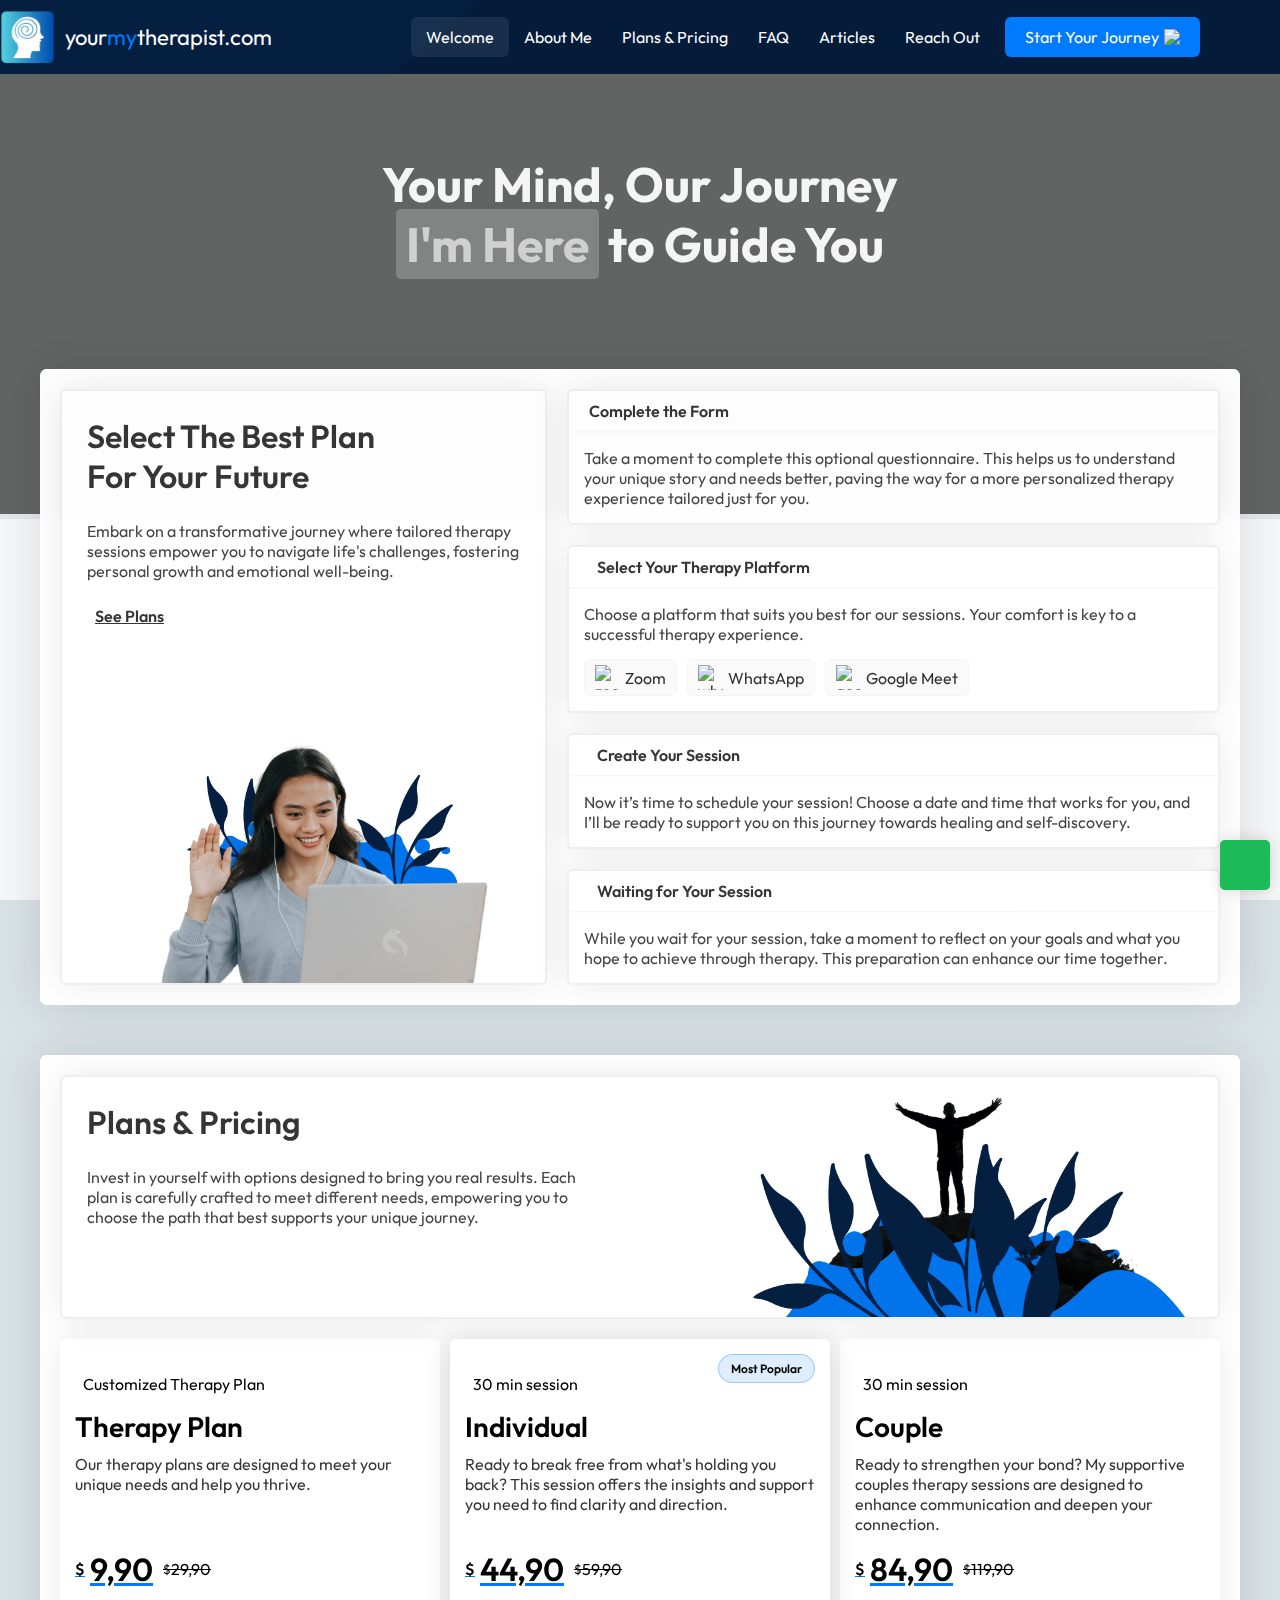
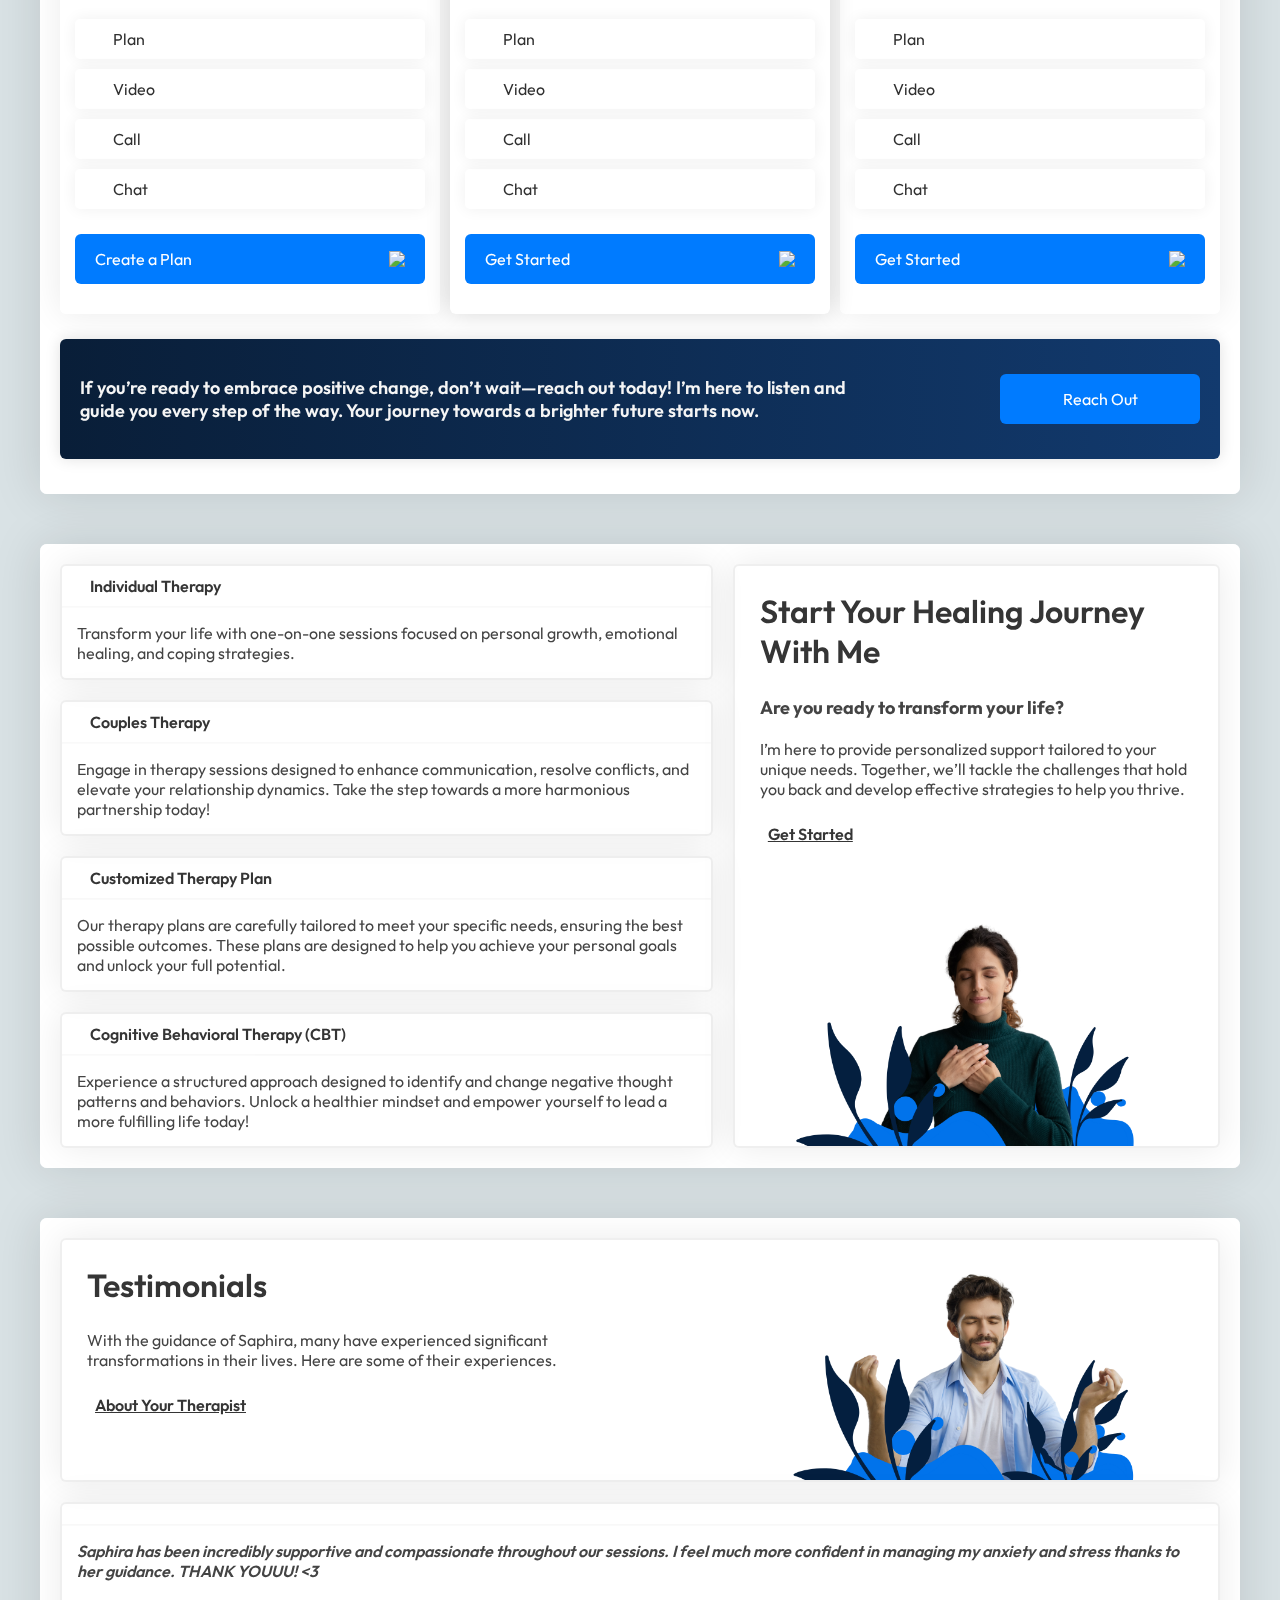
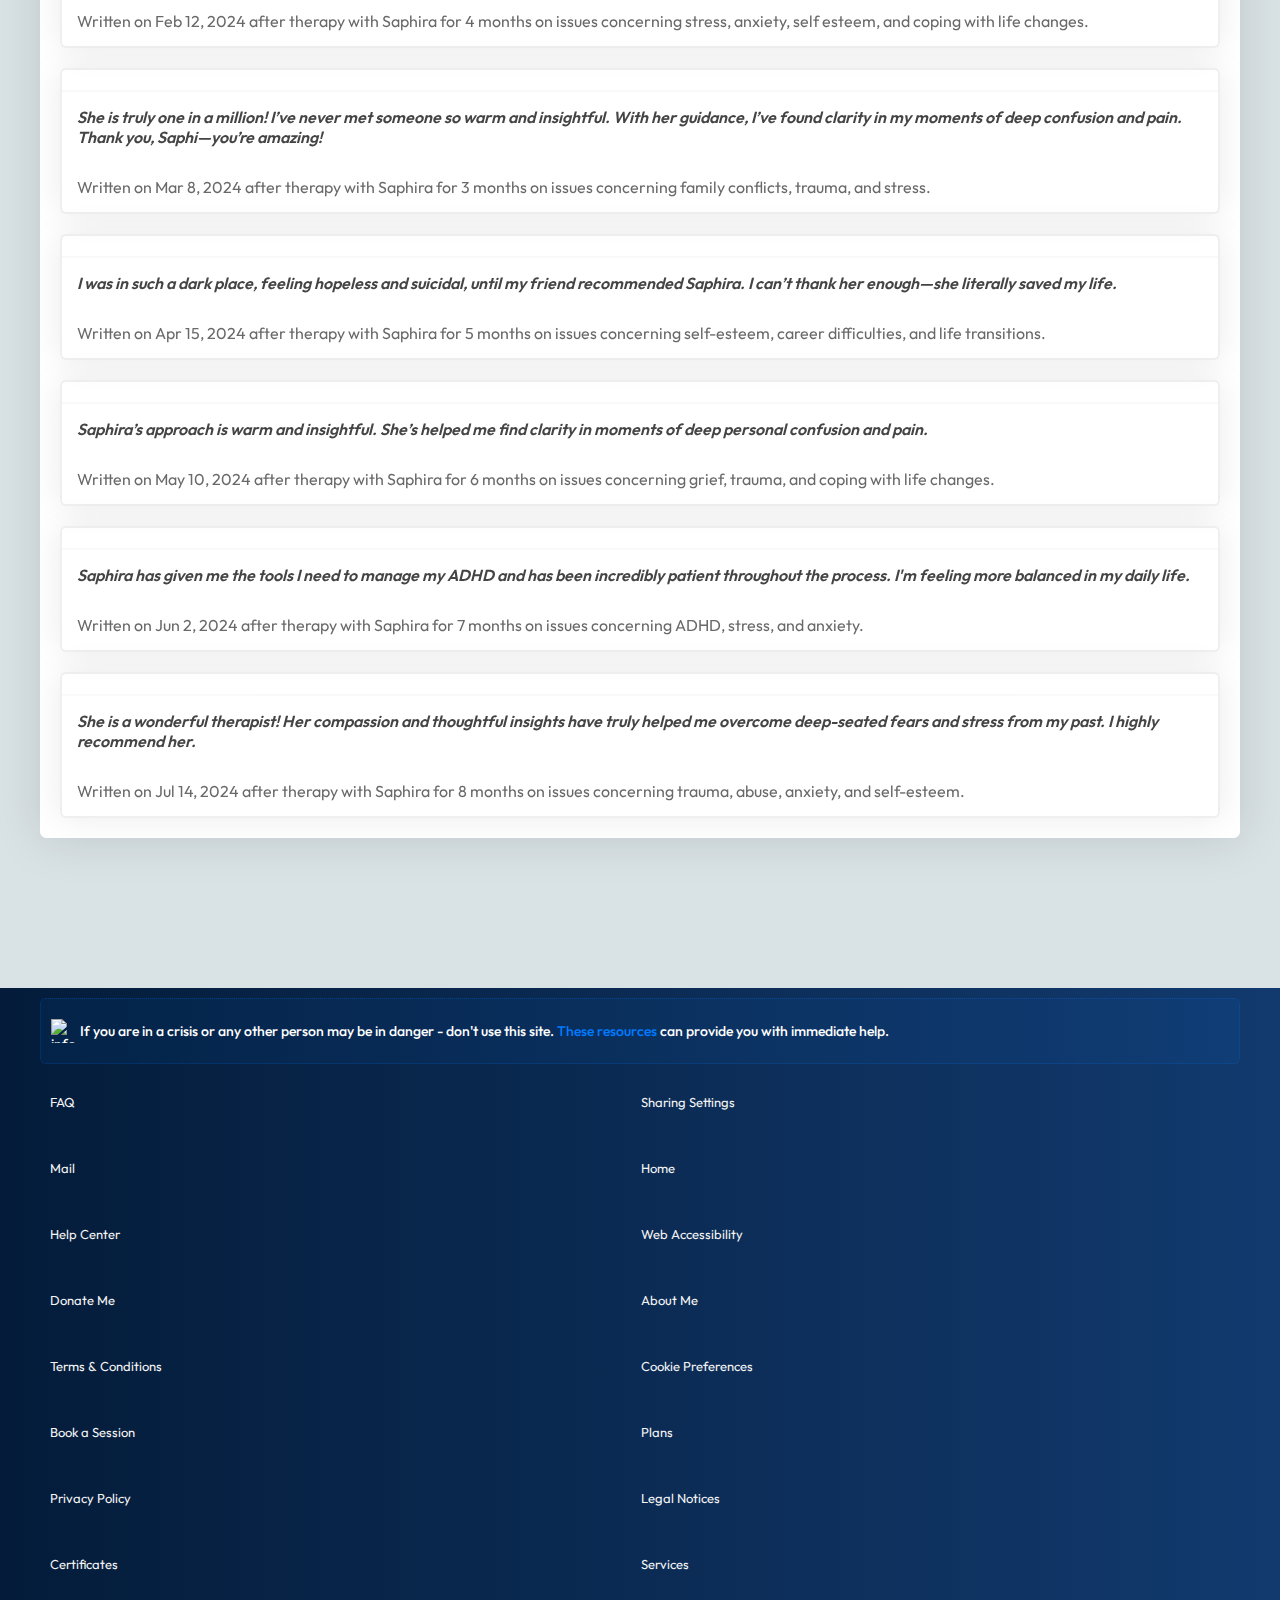
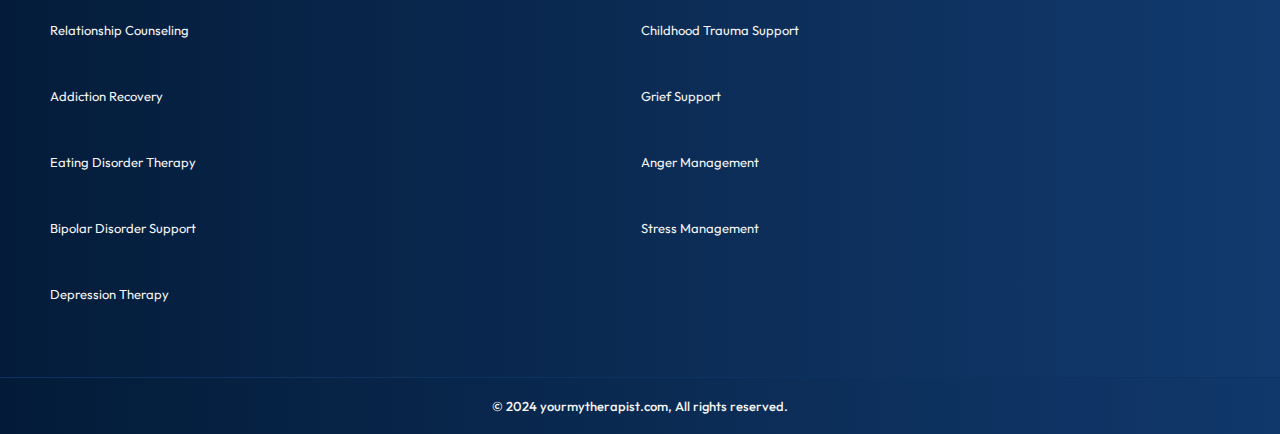
==== commit cb2b9fb0: "Add files via upload" ====
--- a/index.html
+++ b/index.html
@@ -4,7 +4,28 @@
 <head>
     <meta charset="UTF-8">
     <meta name="viewport" content="width=device-width, initial-scale=1.0">
-    <title>Welcome | Your My Therapist</title>
+    <title>Your My Therapist | Online Therapy for Personal Healing</title>
+    <meta name="title" content="Your My Therapist | Online Therapy for Personal Healing">
+    <meta name="description" content="Take the first step toward a healthier life with individual and couples therapy. Enjoy secure, no-sign-up online therapy to improve your mental health.">
+    <meta name="keywords" content="online therapy, personal healing, couples therapy, secure therapy, no sign-up required, membership-free therapy, individual therapy, mental health support">
+    <meta name="robots" content="index, follow">
+<!-- Schema Markup -->
+<script type="application/ld+json">
+    {
+      "@context": "https://schema.org",
+      "@type": "HealthCareService",
+      "name": "Your My Therapist",
+      "url": "https://yourmytherapist.com",
+      "logo": "https://yourmytherapist.com/logo.png",
+      "description": "Offering secure, no-sign-up required online therapy services for individuals and couples, focusing on personal healing and flexible therapy plans.",
+      "serviceType": "Online Therapy",
+      "areaServed": "Worldwide",
+      "provider": {
+        "@type": "Organization",
+        "name": "Your My Therapist"
+      }
+    }
+    </script>
     <link rel="stylesheet" href="style.css">
     <link rel="apple-touch-icon" sizes="57x57" href="/apple-icon-57x57.png">
     <link rel="apple-touch-icon" sizes="60x60" href="/apple-icon-60x60.png">
@@ -26,7 +47,6 @@
     <meta name="msapplication-TileColor" content="#ffffff">
     <meta name="msapplication-TileImage" content="/ms-icon-144x144.png">
     <meta name="theme-color" content="#ffffff">
-    <meta name="description" content="Your Mind, Our Journey - I'm Here to Guide You">
     <script src="https://kit.fontawesome.com/607e4879ac.js" crossorigin="anonymous"></script>
 </head>
 
@@ -37,7 +57,7 @@
     
         <div class="nav-container">
             <div class="nav-title">
-                <a href="index.html" class="logo">
+                <a href="/" class="logo">
                     <img width="55px" src="logo.png" alt="logo"> <span>your<span
                             style="color: #007BFF;">my</span>therapist.com</span>
                 </a>
@@ -46,49 +66,49 @@
             <div class="nav-link-container">
                 <div class="nav-links nav-link-settings">
                     <div class="nav-menu-header">
-                        <a href="index.html" class="logo">
+                        <a href="/" class="logo">
                             <img width="55px" src="logo.png" alt="logo"> <span>your<span
                                     style="color: #007BFF;">my</span>therapist.com</span>
                         </a>
                     </div>
                     <div id="nth" class="nav-links-effect-container">
     
-                        <a href="index.html" class="nav-link active">
+                        <a href="/" class="nav-link active">
                             <div class="link-anim-set">
                                 <div class="link-anim-set-p p1">
                                     Welcome
                                 </div>
                             </div>
                         </a>
-                        <a href="about-me.html" class="nav-link">
+                        <a href="/about-me" class="nav-link">
                             <div class="link-anim-set">
                                 <div class="link-anim-set-p p2">
                                     About Me
                                 </div>
                             </div>
                         </a>
-                        <a href="plans-and-pricing.html" class="nav-link" >
+                        <a href="/plans-and-pricing" class="nav-link" >
                             <div class="link-anim-set">
                                 <div class="link-anim-set-p p3">
                                     Plans & Pricing
                                 </div>
                             </div>
                         </a>
-                        <a href="faqs.html" class="nav-link" >
+                        <a href="/faqs" class="nav-link" >
                             <div class="link-anim-set">
                                 <div class="link-anim-set-p p4">
                                     FAQ
                                 </div>
                             </div>
                         </a>
-                        <a href="blog.html" class="nav-link">
+                        <a href="/blog" class="nav-link">
                             <div class="link-anim-set">
                                 <div class="link-anim-set-p p5">
                                     Articles
                                 </div>
                             </div>
                         </a>
-                        <a href="contact.html" class="nav-link" >
+                        <a href="/contact" class="nav-link" >
                             <div class="link-anim-set">
                                 <div class="link-anim-set-p p6">
                                     Reach Out
@@ -101,7 +121,7 @@
                     </div>
                     <div class="download-center mobilecenter">
                         <div class="download-center mobilecenter">
-                            <a href="get-started.html" id="downloadCv" class="download-cv">
+                            <a href="/get-started" id="downloadCv" class="download-cv">
                                 <div class="download-text"><span>Start Your Journey</span><img width="16" height="16"
                                         src="https://img.icons8.com/ffffff/android/24/up-right-arrow.png" alt="up-right-arrow" /></div>
                             </a>
@@ -232,13 +252,14 @@
                                         </div>
                                     </div>
 
-                                </li>
                                 
-                            </ul>
+                                
+                            
                         </div>
                     </div>
                    
                 </div>
+                
             </div>
            
          
@@ -251,15 +272,10 @@
         </div>
 
     </section>
-    <div class="book-a-session-square">
-        
-        
-        <div class="book-a-session-btn2">
-            <a href="#" class="download-cv">
-                <i class="fa-brands fa-whatsapp"></i> Chat With Me
-            </a>
-        </div>
-    </div>
+
+    
+
+    
    
     <section style="margin-top: 50px;" id="welcome">
         <div class="container-welcome ">
@@ -340,7 +356,7 @@
                             </div>
                             <div class="submit-button" style="width: 100%;">
                                 <div class="download-center">
-                                    <a href="create-a-plan.html" id="downloadCv" class="download-cv">
+                                    <a href="/create-a-plan" id="downloadCv" class="download-cv">
                                         <div class="download-text" style="width: 100%;"><span>Create a Plan</span><img
                                                 style="position: absolute; right: 0px;" width="16" height="16"
                                                 src="https://img.icons8.com/ffffff/android/24/up-right-arrow.png" alt="up-right-arrow" />
@@ -389,7 +405,7 @@
 
                             <div class="submit-button" style="width: 100%;">
                                 <div class="download-center">
-                                    <a href="individual.html" id="downloadCv" class="download-cv">
+                                    <a href="/individual" id="downloadCv" class="download-cv">
                                         <div class="download-text" style="width: 100%;"><span>Get Started</span><img
                                                 style="position: absolute; right: 0px;" width="16" height="16"
                                                 src="https://img.icons8.com/ffffff/android/24/up-right-arrow.png" alt="up-right-arrow" />
@@ -430,7 +446,7 @@
                             </div>
                             <div class="submit-button" style="width: 100%;">
                                 <div class="download-center">
-                                    <a  href="couple.html" id="downloadCv" class="download-cv">
+                                    <a  href="/couple" id="downloadCv" class="download-cv">
                                         <div class="download-text" style="width: 100%;"><span>Get Started</span><img
                                                 style="position: absolute; right: 0px;" width="16" height="16"
                                                 src="https://img.icons8.com/ffffff/android/24/up-right-arrow.png" alt="up-right-arrow" />
@@ -466,7 +482,7 @@
     
                     <div class="submit-button">
                         <div class="download-center">
-                            <a href="contact.html" id="downloadCv" class="download-cv">
+                            <a href="/contact" id="downloadCv" class="download-cv">
                                 <span class="download-text">Reach Out</span>
                             </a>
                         </div>
@@ -506,7 +522,7 @@
                                         <strong style="font-size: 18px;">Are you ready to transform your life?</strong><br><br> I’m here to provide personalized support tailored to your unique needs. Together,
                                         we’ll tackle the challenges that hold you back and develop effective strategies to help you thrive.
                                     </div>
-                                    <a href="get-started.html"><i class="fa-solid fa-angle-right"></i>Get Started</a>
+                                    <a href="/get-started"><i class="fa-solid fa-angle-right"></i>Get Started</a>
                                 </div>
     
                                 <div class="list-item-img">
@@ -613,7 +629,7 @@
                                         With the guidance of Saphira, many have experienced significant transformations in their lives. Here are some
                                         of their experiences.
                                     </div>
-                                    <a href="about-me.html"><i class="fa-solid fa-angle-right"></i>About Your Therapist </a>
+                                    <a href="/about-me"><i class="fa-solid fa-angle-right"></i>About Your Therapist </a>
                                 </div>
     
                                 <div class="list-item-img testimonials-img" >
@@ -751,6 +767,18 @@
         </div>
     
     </section>
+
+
+    
+    <div class="book-a-session-square">
+    
+    
+        <div class="book-a-session-btn2">
+            <a href="https://web.whatsapp.com" class="download-cv">
+                <i class="fa-brands fa-whatsapp"></i>
+            </a>
+        </div>
+    </div>
     <footer>
         <div class="footer">
             <ul style="padding-top: 10px;" class="footer-ul">
@@ -760,25 +788,25 @@
                             alt="info--v1" />
                         <span>
                             If you are in a crisis or any other person may be in danger - don't use this site. <a
-                                href="resources.html" style="color: #007BFF;">These resources</a> can provide you with
+                                href="/resources" style="color: #007BFF;">These resources</a> can provide you with
                             immediate help.
                         </span>
                     </div>
                 </h3>
     
-                <li><a href="faqs.html">FAQ</a></li>
+                <li><a href="/faqs">FAQ</a></li>
                 <li><a href="#sharing-settings">Sharing Settings</a></li>
                 <li><a href="#mail">Mail</a></li>
-                <li><a href="index.html" >Home</a></li>
-                <li><a href="faqs.html">Help Center</a></li>
+                <li><a href="/" >Home</a></li>
+                <li><a href="/faqs">Help Center</a></li>
                 <li><a href="#web-accessibility">Web Accessibility</a></li>
                 <li><a href="#donate-me">Donate Me</a></li>
-                <li><a href="about-me.html">About Me</a></li>
+                <li><a href="/about-me">About Me</a></li>
                 <li><a href="#terms-and-conditions">Terms & Conditions</a></li>
                 <li><a href="#cookie-preferences">Cookie Preferences</a></li>
                 <li><a href="#book-a-session">Book a Session</a></li>
-                <li><a href="plans-and-pricing.html">Plans</a></li>
-                <li><a href="privacy-policy.html">Privacy Policy</a></li>
+                <li><a href="/plans-and-pricing">Plans</a></li>
+                <li><a href="/privacy-policy">Privacy Policy</a></li>
                 <li><a href="#legal-notices">Legal Notices</a></li>
                 <li><a href="#certificates">Certificates</a></li>
                 <li><a href="#therapy-services">Services</a></li>
--- a/style.css
+++ b/style.css
@@ -2273,8 +2273,7 @@
     right: 10px;
     gap: 10px;
     background: #ffffff50; 
-    box-shadow: 0 0 15px #00000015;
-    padding: 10px;
+    
     border-radius: 5px;
     z-index: 99;
 }
@@ -2317,6 +2316,12 @@
 }
 .book-a-session-btn2 a{
     text-decoration: none;
+    width: 50px !important;
+    height: 50px !important; 
+}
+.book-a-session-btn2 a i{
+    margin-right: 0;
+    font-size: 28px;
 }
 .book-a-session-btn2 .download-cv{
     padding: 15px;
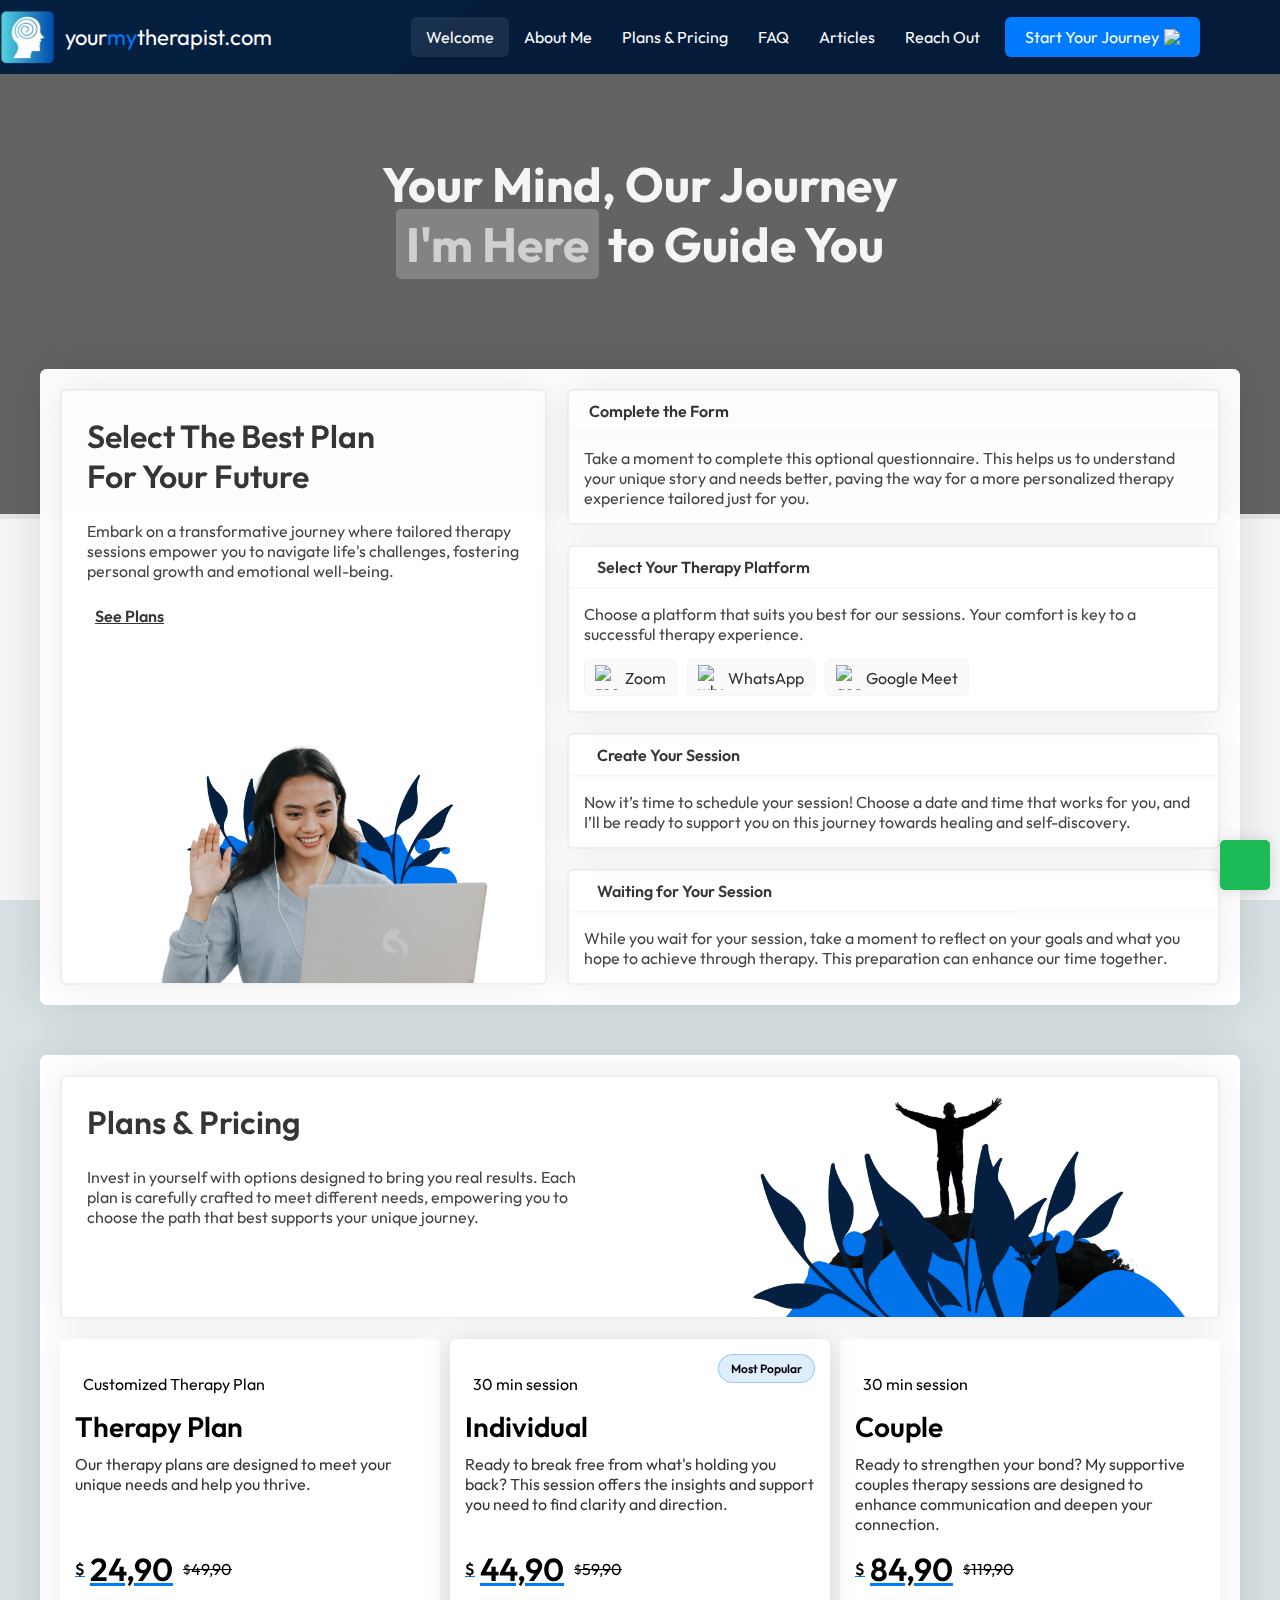
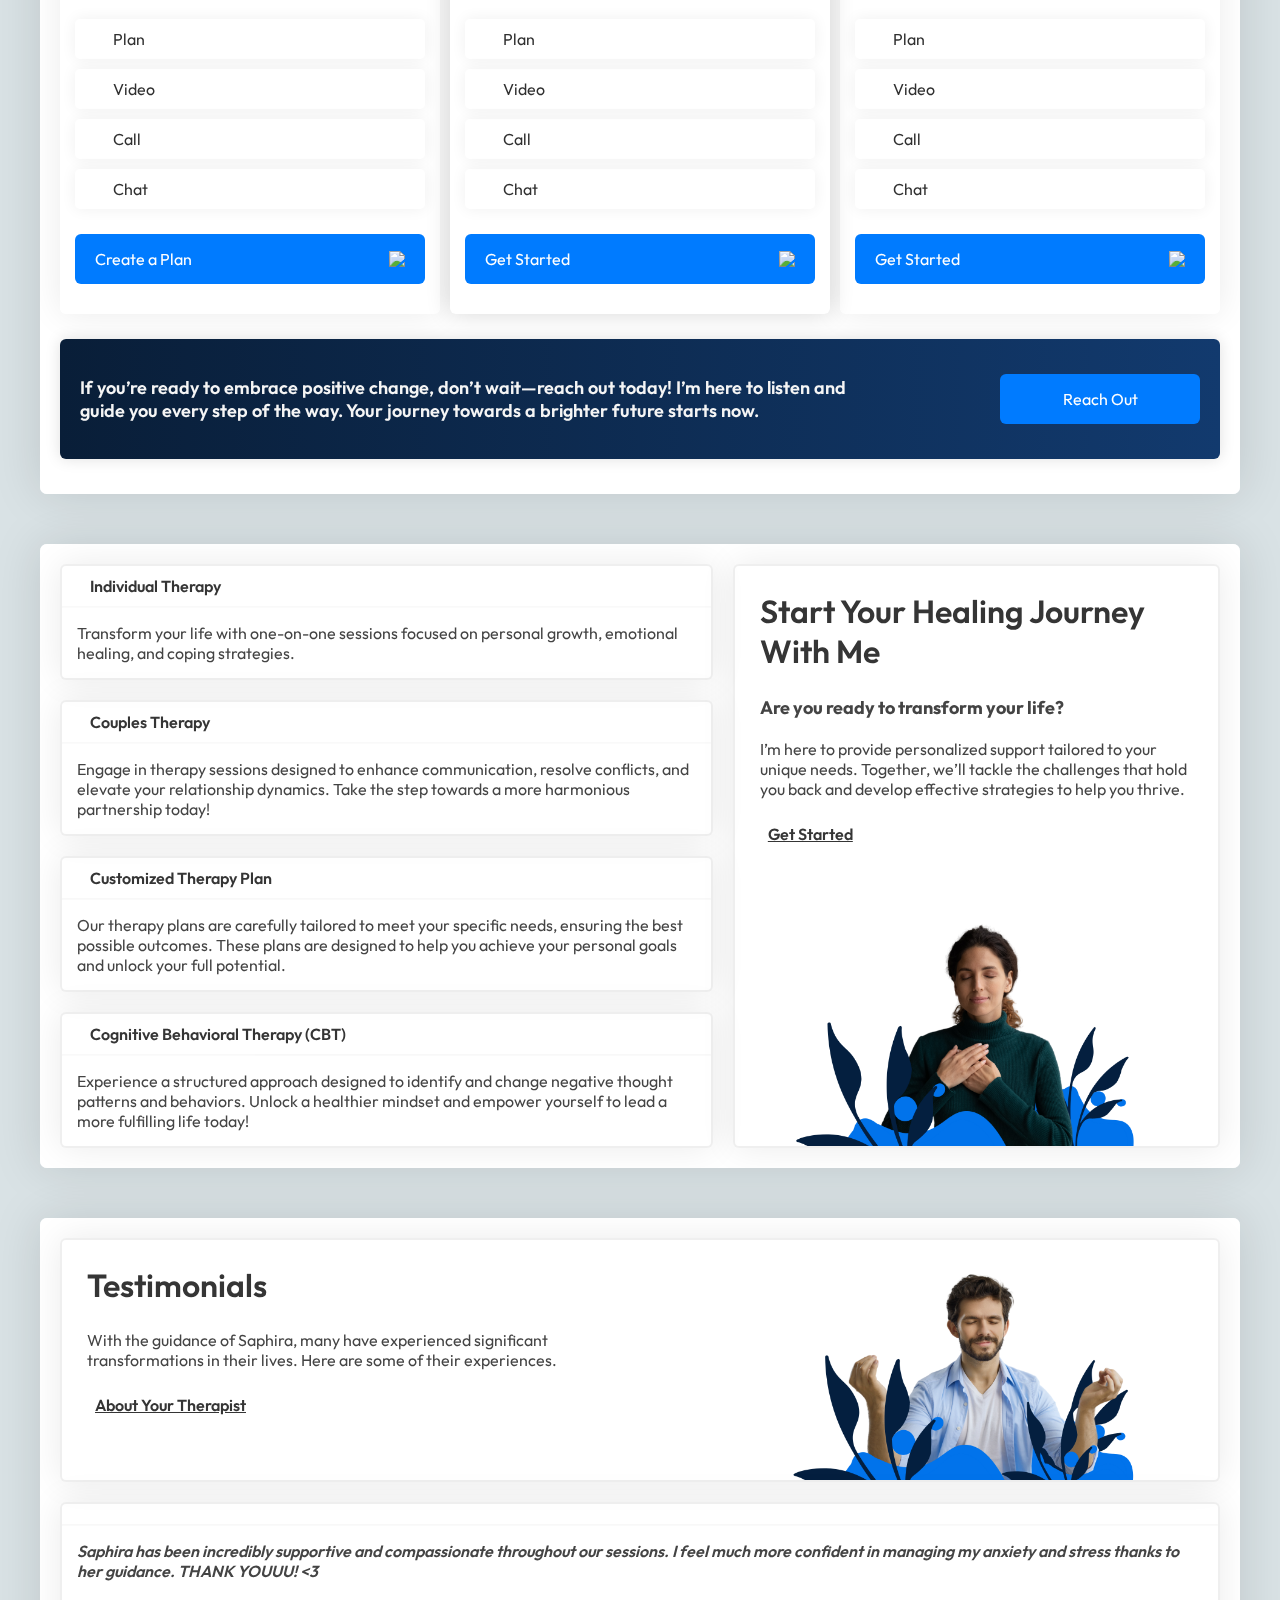
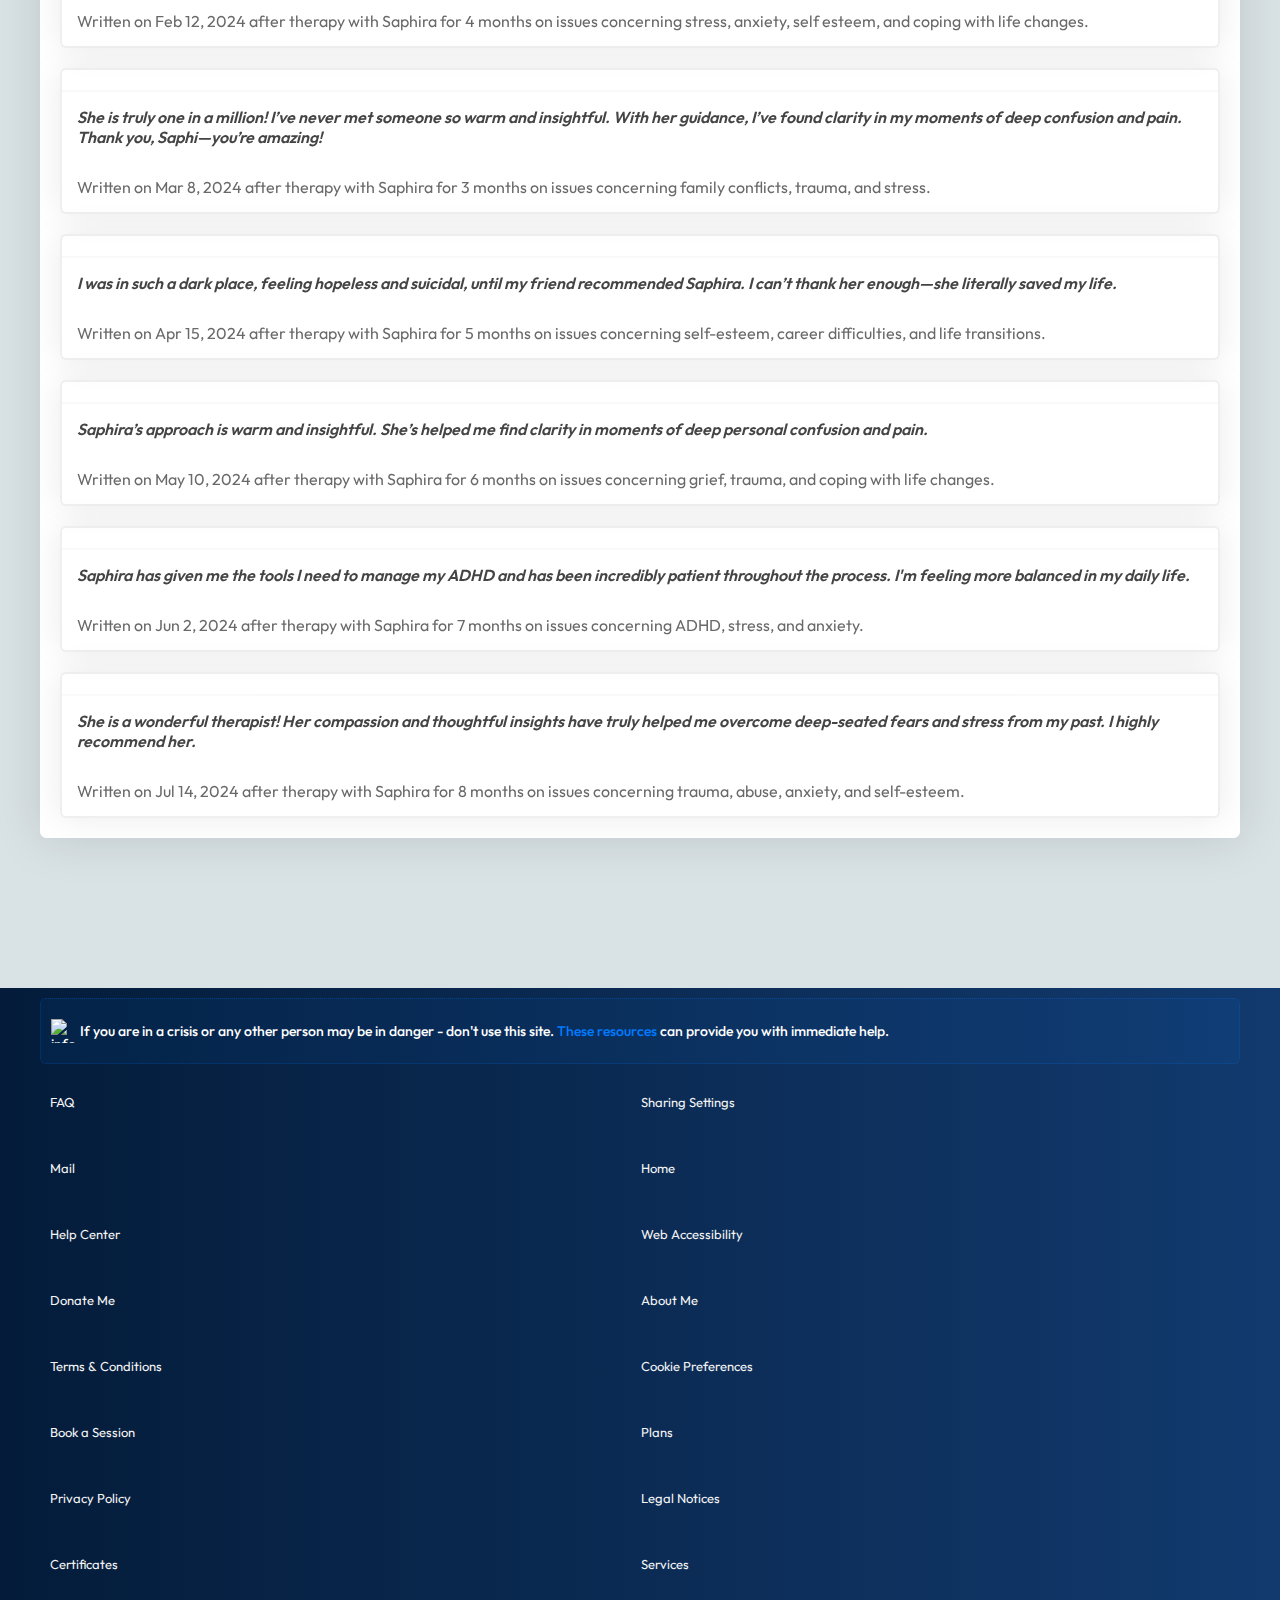
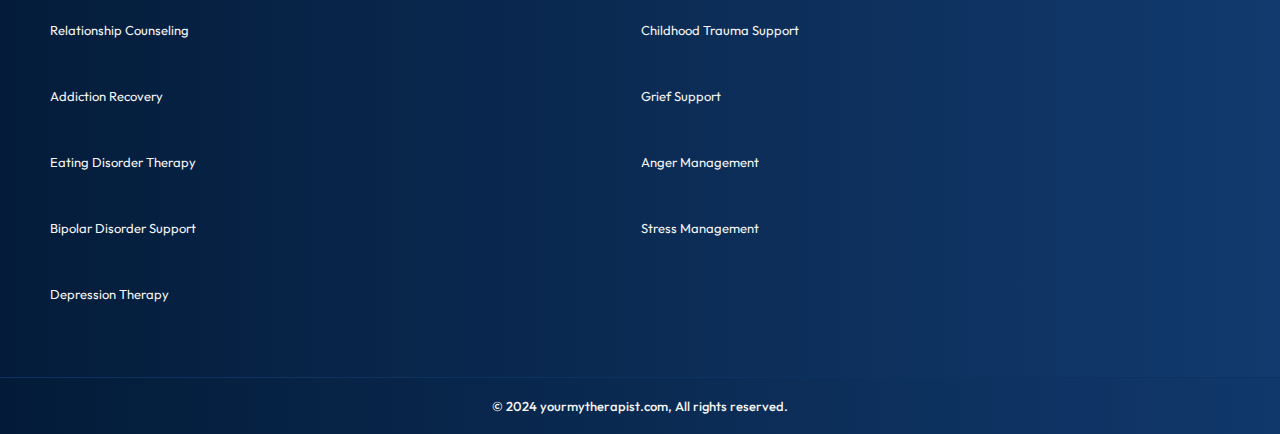
==== commit d713ea8e: "Add files via upload" ====
--- a/index.html
+++ b/index.html
@@ -9,6 +9,16 @@
     <meta name="description" content="Take the first step toward a healthier life with individual and couples therapy. Enjoy secure, no-sign-up online therapy to improve your mental health.">
     <meta name="keywords" content="online therapy, personal healing, couples therapy, secure therapy, no sign-up required, membership-free therapy, individual therapy, mental health support">
     <meta name="robots" content="index, follow">
+    <!-- Google tag (gtag.js) -->
+    <script async src="https://www.googletagmanager.com/gtag/js?id=AW-16765790737">
+    </script>
+    <script>
+        window.dataLayer = window.dataLayer || [];
+        function gtag() { dataLayer.push(arguments); }
+        gtag('js', new Date());
+
+        gtag('config', 'AW-16765790737');
+    </script>
 <!-- Schema Markup -->
 <script type="application/ld+json">
     {
@@ -340,10 +350,10 @@
                                 </div>
                                 <div class="submit-price">
                                     <div class="price-text">
-                                        <span style="font-size: 16px;">$</span> <span>9,90</span>
+                                        <span style="font-size: 16px;">$</span> <span>24,90</span>
                                     </div>
                                     <div class="price-text-sale">
-                                        <span style="font-size: 13px;">$</span> <span>29,90</span>
+                                        <span style="font-size: 13px;">$</span> <span>49,90</span>
                                     </div>
                                 </div>
                                 <div class="star-content">
--- a/style.css
+++ b/style.css
@@ -334,7 +334,7 @@
     background-color: #041f3f;
     
     box-shadow: 0 0 25px #00000020;
-    height: 260px;
+    height: 220px;
     
     
     transform-origin:bottom left;
@@ -345,17 +345,46 @@
     background-position:left bottom;
     
 }
-.getstarted-container .plans-box::before {
+
+
+
+.getstarted-container .plans-box:nth-child(1)::before {
     content: "";
     position: absolute;
-    top: 0;
+    bottom:0;
     left: 0;
     width: 100%;
     height: 100%;
-    background: #021b36e0;
+    opacity: .8;
+    background: radial-gradient(circle, rgba(18, 47, 96, 1) 0%, rgba(2, 28, 55, 1) 100%);
     z-index: -1;
     border-radius: 5px;
 }
+.getstarted-container .plans-box:nth-child(2)::before {
+    content: "";
+    position: absolute;
+    bottom:0;
+    left: 0;
+    width: 100%;
+    height: 100%;
+    opacity: .8;
+    background: radial-gradient(circle, rgba(81, 46, 113, 1) 0%, rgba(2, 28, 55, 1) 100%);
+    z-index: -1;
+    border-radius: 5px;
+}
+.getstarted-container .plans-box:nth-child(3)::before {
+    content: "";
+    position: absolute;
+    bottom:0;
+    left: 0;
+    width: 100%;
+    height: 100%;
+    opacity: .8;
+    background: radial-gradient(circle, rgba(93, 35, 89, 1) 0%, rgba(2, 28, 55, 1) 100%);
+    z-index: -1;
+    border-radius: 5px;
+}
+
 .getstarted-container .plans-container a:hover {
     transform:  scale(1.02);
     box-shadow: 0 0 25px #00000020;
@@ -1237,6 +1266,32 @@
     height: 500px;
     background: #fff;
  }
+ #skip-question a{
+    cursor: pointer;
+ }
+ .eases{
+    position: relative; 
+    top: 0;
+    transition: .8s ease all;
+    animation: eases .7s ease;
+ }
+
+ .blobus{
+   
+    margin:50px auto;
+ }
+ .blobus h1{
+    font-size: 23px !important ;
+ }
+  .bloboss h1 {
+     
+      font-size: 18px !important;
+      padding: 10px;
+      border-radius: 5px;
+     
+      max-width: 500px !important;
+      
+  }
 .submit-title{
     display: flex;
     align-items: center;
@@ -1327,9 +1382,7 @@
     text-decoration: none;
     color: #fff;
 }
- button:hover {
-     opacity: 0.8;
- }
+ 
 
  textarea {
      width: calc(100%);
@@ -2042,11 +2095,11 @@
     position: relative;
     display: flex;
     align-items: center;
-    background: url(https://images.unsplash.com/photo-1620503320911-c6dc70b8aa31?q=80&w=1974&auto=format&fit=crop&ixlib=rb-4.0.3&ixid=M3wxMjA3fDB8MHxwaG90by1wYWdlfHx8fGVufDB8fHx8fA%3D%3D);
+    background: url(https://images.unsplash.com/photo-1614850716190-2175f14cb696?q=80&w=2070&auto=format&fit=crop&ixlib=rb-4.0.3&ixid=M3wxMjA3fDB8MHxwaG90by1wYWdlfHx8fGVufDB8fHx8fA%3D%3D);
    width: 100%;
    background-repeat: no-repeat;
    background-size: cover;
-   background-position: center;
+   background-position: top;
    padding: 80px 10px;
    z-index: 0;
 }
@@ -2057,8 +2110,74 @@
     left: 0;
     width: 100%;
     height: 100%;
-    background: linear-gradient(to top, #041f3f, #041f3f99);
+    
     z-index: -1;
+    opacity: .5;
+}
+@keyframes outline {
+    from {
+        stroke-dasharray: 0, 345.576px;
+    }
+
+    to {
+        stroke-dasharray: 345.576px, 345.576px;
+    }
+}
+
+#outline {
+    animation: 0.38s ease-in outline;
+    transform: rotate(0deg);
+    transform-origin: center;
+}
+
+@keyframes circle {
+    from {
+        transform: scale(1);
+    }
+
+    to {
+        transform: scale(0);
+    }
+}
+
+#white-circle {
+    animation: 0.35s ease-in 0.35s forwards circle;
+    transform: none;
+    transform-origin: center;
+}
+
+@keyframes check {
+    from {
+        stroke-dasharray: 0, 75px;
+    }
+
+    to {
+        stroke-dasharray: 75px, 75px;
+    }
+}
+
+#check {
+    animation: 0.34s cubic-bezier(0.65, 0, 1, 1) 0.8s forwards check;
+    stroke-dasharray: 0, 75px;
+}
+
+@keyframes check-group {
+    from {
+        transform: scale(1);
+    }
+
+    50% {
+        transform: scale(1.09);
+    }
+
+    to {
+        transform: scale(1);
+    }
+}
+
+#check-group {
+    animation: 0.32s ease-in-out 1.03s check-group;
+    transform-origin: center;
 }
 .blog-section .testimonials-container .li-alt .download-cv::before{
    animation: none !important;
@@ -2359,12 +2478,11 @@
 align-items: center;
     justify-content: center;
     flex-direction: column;
-    background: url(https://images.unsplash.com/photo-1678802892726-81d72767280f?q=80&w=2098&auto=format&fit=crop&ixlib=rb-4.0.3&ixid=M3wxMjA3fDB8MHxwaG90by1wYWdlfHx8fGVufDB8fHx8fA%3D%3D);
+    background: url(https://media4.giphy.com/media/v1.Y2lkPTc5MGI3NjExN2czY3A4emM2dDZsYWdhb3Jrc3lxeHB6Z2d1OXp2ZXEyYm12Nno5YSZlcD12MV9pbnRlcm5hbF9naWZfYnlfaWQmY3Q9Zw/PMz9x6O9cb5AnBzosO/giphy.webp);
     max-width: 700px;
     background-position: center;
     background-size: cover;
     background-repeat: no-repeat;
-    width: 1200px;
     padding: 10px;
     border-radius: 5px;
     box-shadow: 0 0 15px #00000015;
@@ -2377,7 +2495,7 @@
     position: absolute;
     top: 0;
     left: 0;
-    background: linear-gradient(to top, #fff,#ffffffcb,#fff);
+    background: linear-gradient(to top, #fff,#ffffffe7,#fff);
     width: 100%;
     height: 100%;
     z-index: -1;
@@ -2388,8 +2506,8 @@
     border: 1px solid #007BFF50;
     margin: 20px 0;
     padding: 10px;
-    margin-bottom: 110px;
-    margin-top: 0;
+    margin-top: 80px;
+    margin-bottom: 0;
     border-radius: 5px;
     max-height: 1000px;
     width: 100%;
@@ -2398,9 +2516,9 @@
 }
 .session-title-summary{
     position: absolute !important;
-    bottom: 0;
+    top: 0;
     left: 0;
-    border-radius:30px 30px 0 0;
+    border-radius:0 0 0 0;
     width: 100%;
     padding:0 22px !important;
 }
@@ -3188,7 +3306,7 @@
     }
 
     .submit-screen {
-        margin-bottom: 155px !important;
+        margin-top: 135px !important;
     }
 
     #confirmationStep .alt .social-list {
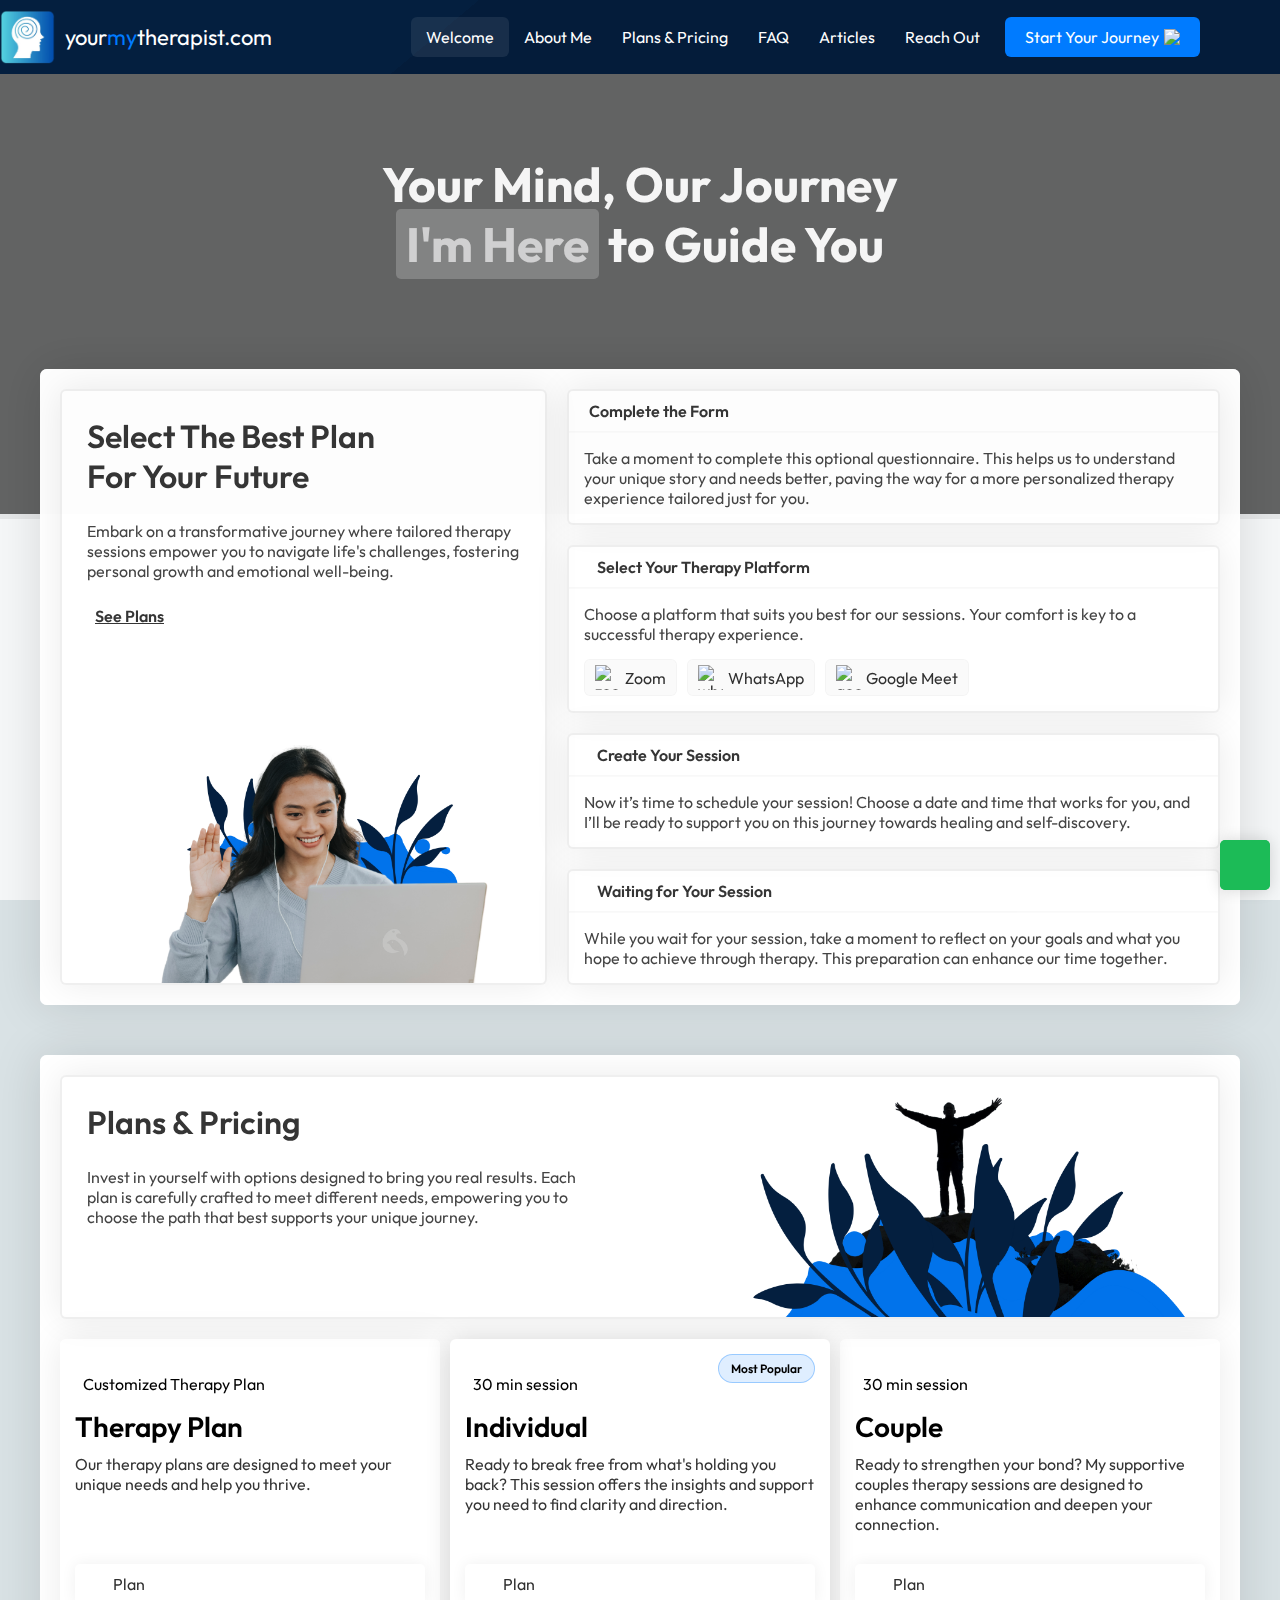
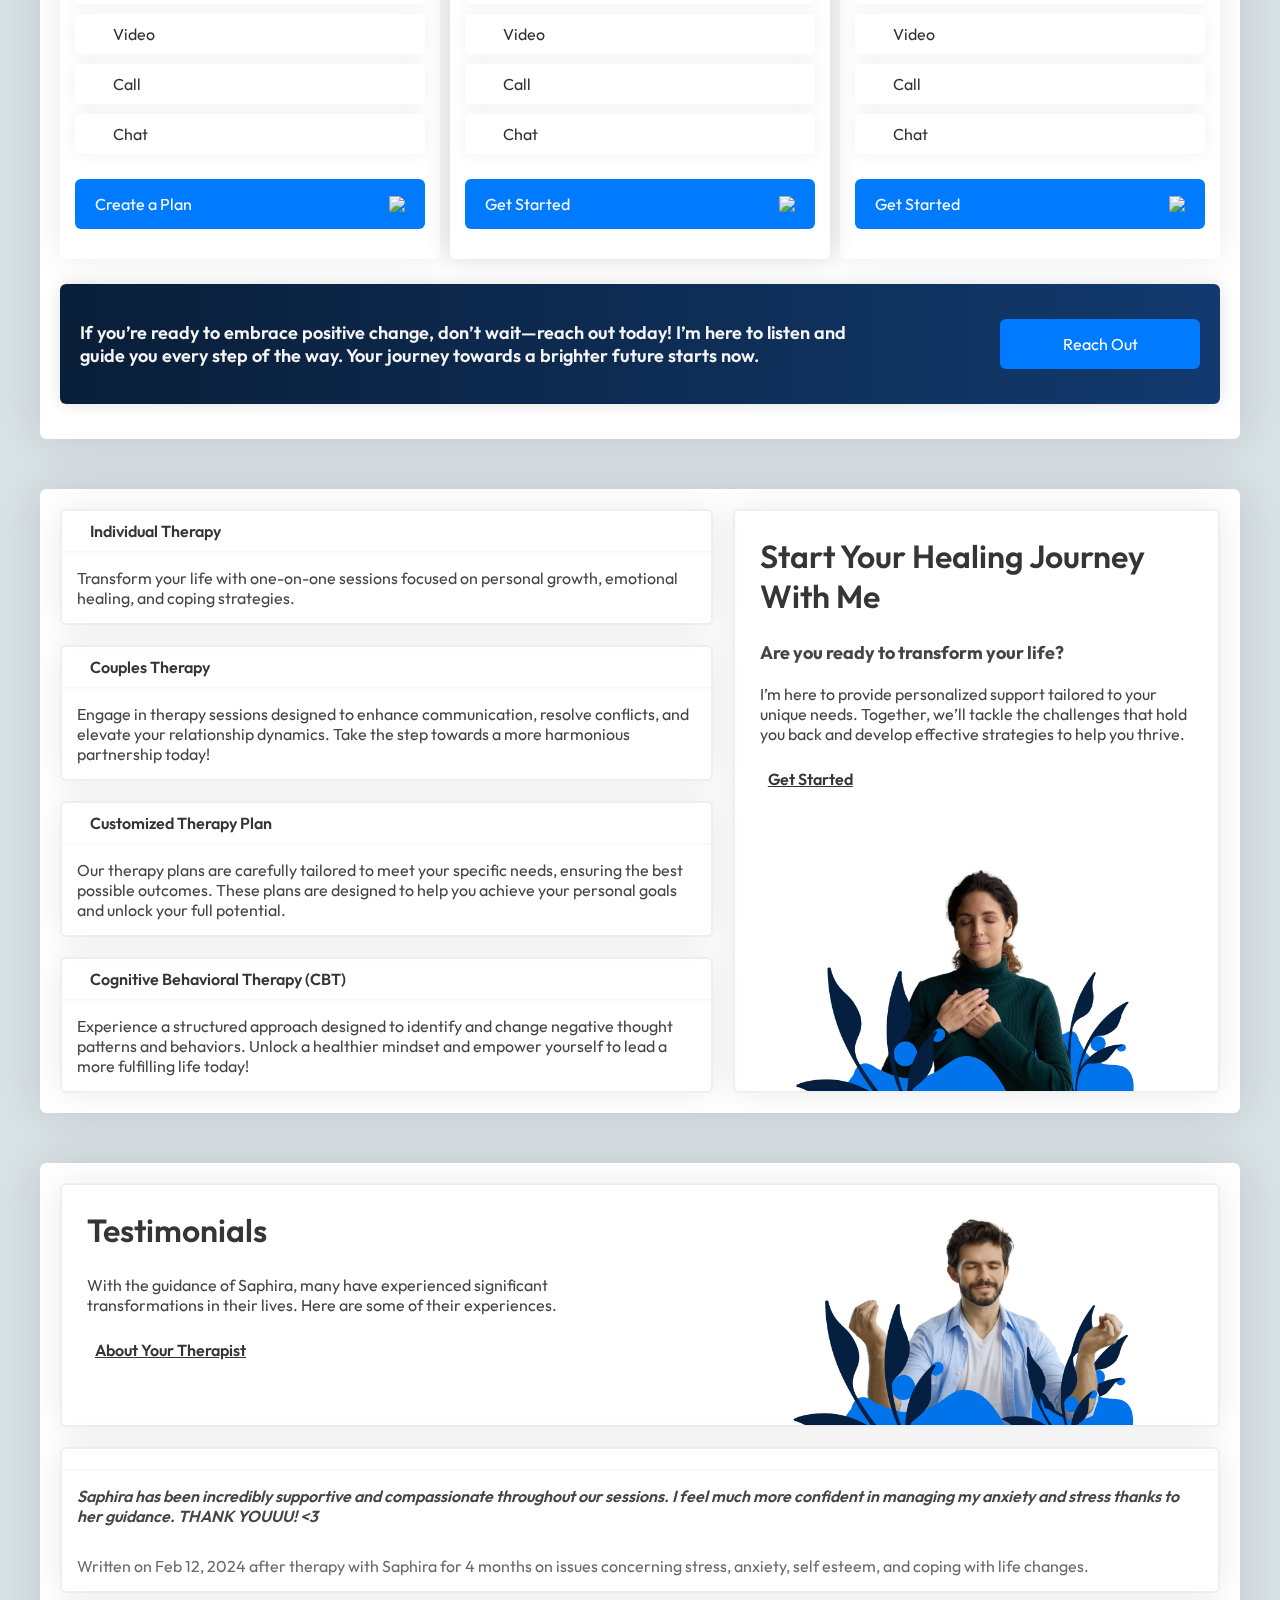
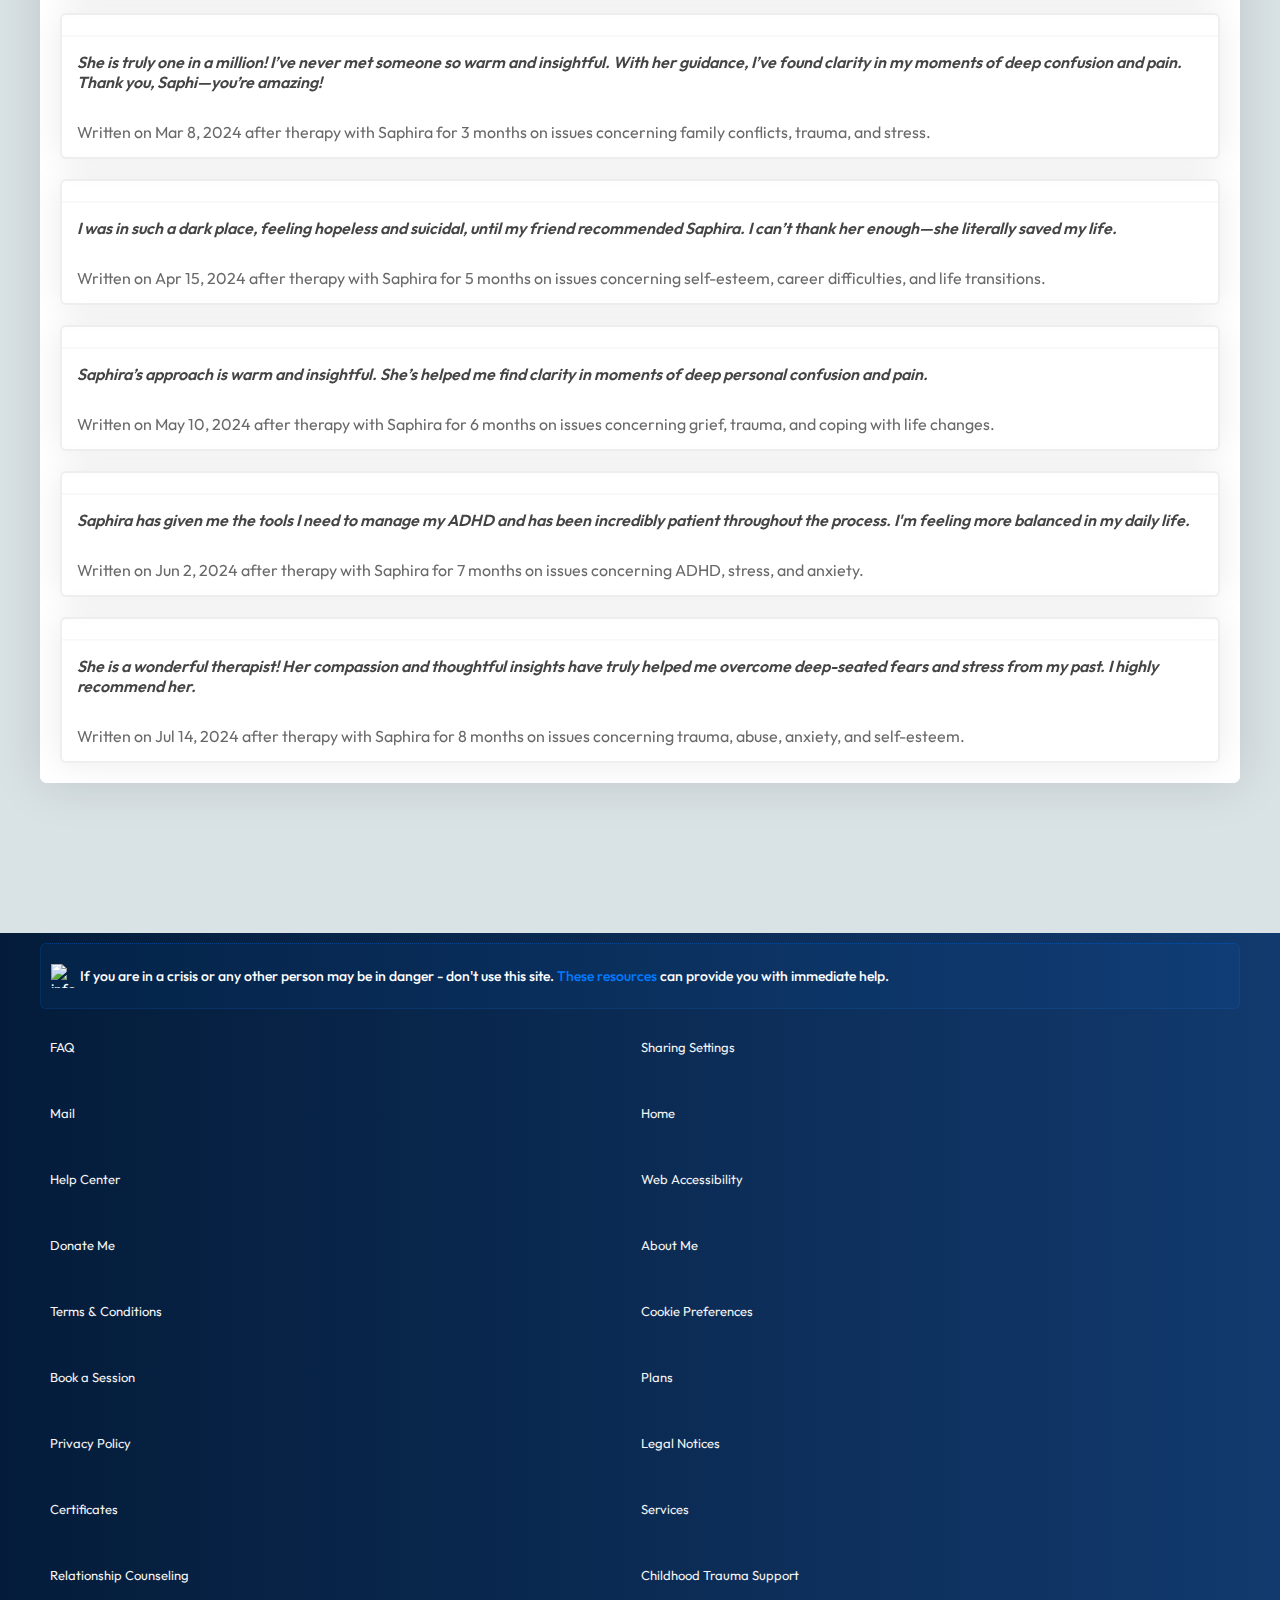
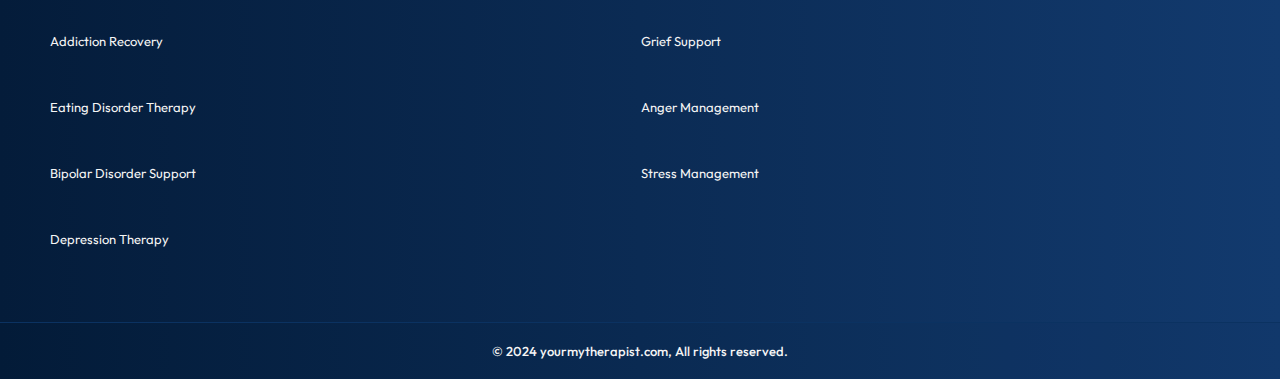
==== commit a84b858e: "Add files via upload" ====
--- a/index.html
+++ b/index.html
@@ -348,14 +348,7 @@
                                 <div class="submit-alt">
                                     Our therapy plans are designed to meet your unique needs and help you thrive.
                                 </div>
-                                <div class="submit-price">
-                                    <div class="price-text">
-                                        <span style="font-size: 16px;">$</span> <span>24,90</span>
-                                    </div>
-                                    <div class="price-text-sale">
-                                        <span style="font-size: 13px;">$</span> <span>49,90</span>
-                                    </div>
-                                </div>
+                                
                                 <div class="star-content">
                                     <div><span><i class="fa-solid fa-pen-to-square"></i>Plan</span><i class="fa-solid fa-circle-check"></i></div>
                                     <div><span><i class="fa-solid fa-video"></i> Video</span><i class="fa-solid fa-circle-xmark"></i></div>
@@ -392,14 +385,7 @@
                                     Ready to break free from what's holding you back? This session offers the insights and support you need to find clarity
                                     and direction.
                                 </div>
-                                <div class="submit-price">
-                                    <div class="price-text">
-                                        <span style="font-size: 16px;">$</span> <span>44,90</span>
-                                    </div>
-                                    <div class="price-text-sale">
-                                        <span style="font-size: 13px;">$</span> <span>59,90</span>
-                                    </div>
-                                </div>
+                                
                                 <div class="star-content">
                                     <div><span><i class="fa-solid fa-pen-to-square"></i>Plan</span><i class="fa-solid fa-circle-check"></i></div>
                                     <div><span><i class="fa-solid fa-video"></i> Video</span><i class="fa-solid fa-circle-check"></i></div>
@@ -437,14 +423,7 @@
                                     your connection.
                                 </div>
                                 
-                                <div class="submit-price">
-                                    <div class="price-text">
-                                        <span style="font-size: 16px;">$</span> <span>84,90</span>
-                                    </div>
-                                    <div class="price-text-sale">
-                                        <span style="font-size: 13px;">$</span> <span>119,90</span>
-                                    </div>
-                                </div>
+                               
                                 <div class="star-content">
                                     <div><span><i class="fa-solid fa-pen-to-square"></i>Plan</span><i class="fa-solid fa-circle-check"></i></div>
                                     <div><span><i class="fa-solid fa-video"></i> Video</span><i class="fa-solid fa-circle-check"></i></div>
--- a/style.css
+++ b/style.css
@@ -1807,8 +1807,8 @@
     align-items: center;
     justify-content: center;
     background: #fff;
-    padding: 50px;
-    width: 200px;
+    padding:30px 10px;
+    width: 230px;
     max-width: 300px;
     border-radius: 6px;
 }
@@ -1817,6 +1817,9 @@
     align-items: center;
     justify-content: center;
     
+}
+.kafamineeti h2,.kafamineeti h3{
+    padding-left:0 ;
 }
 .close-btn{
     cursor: pointer;
